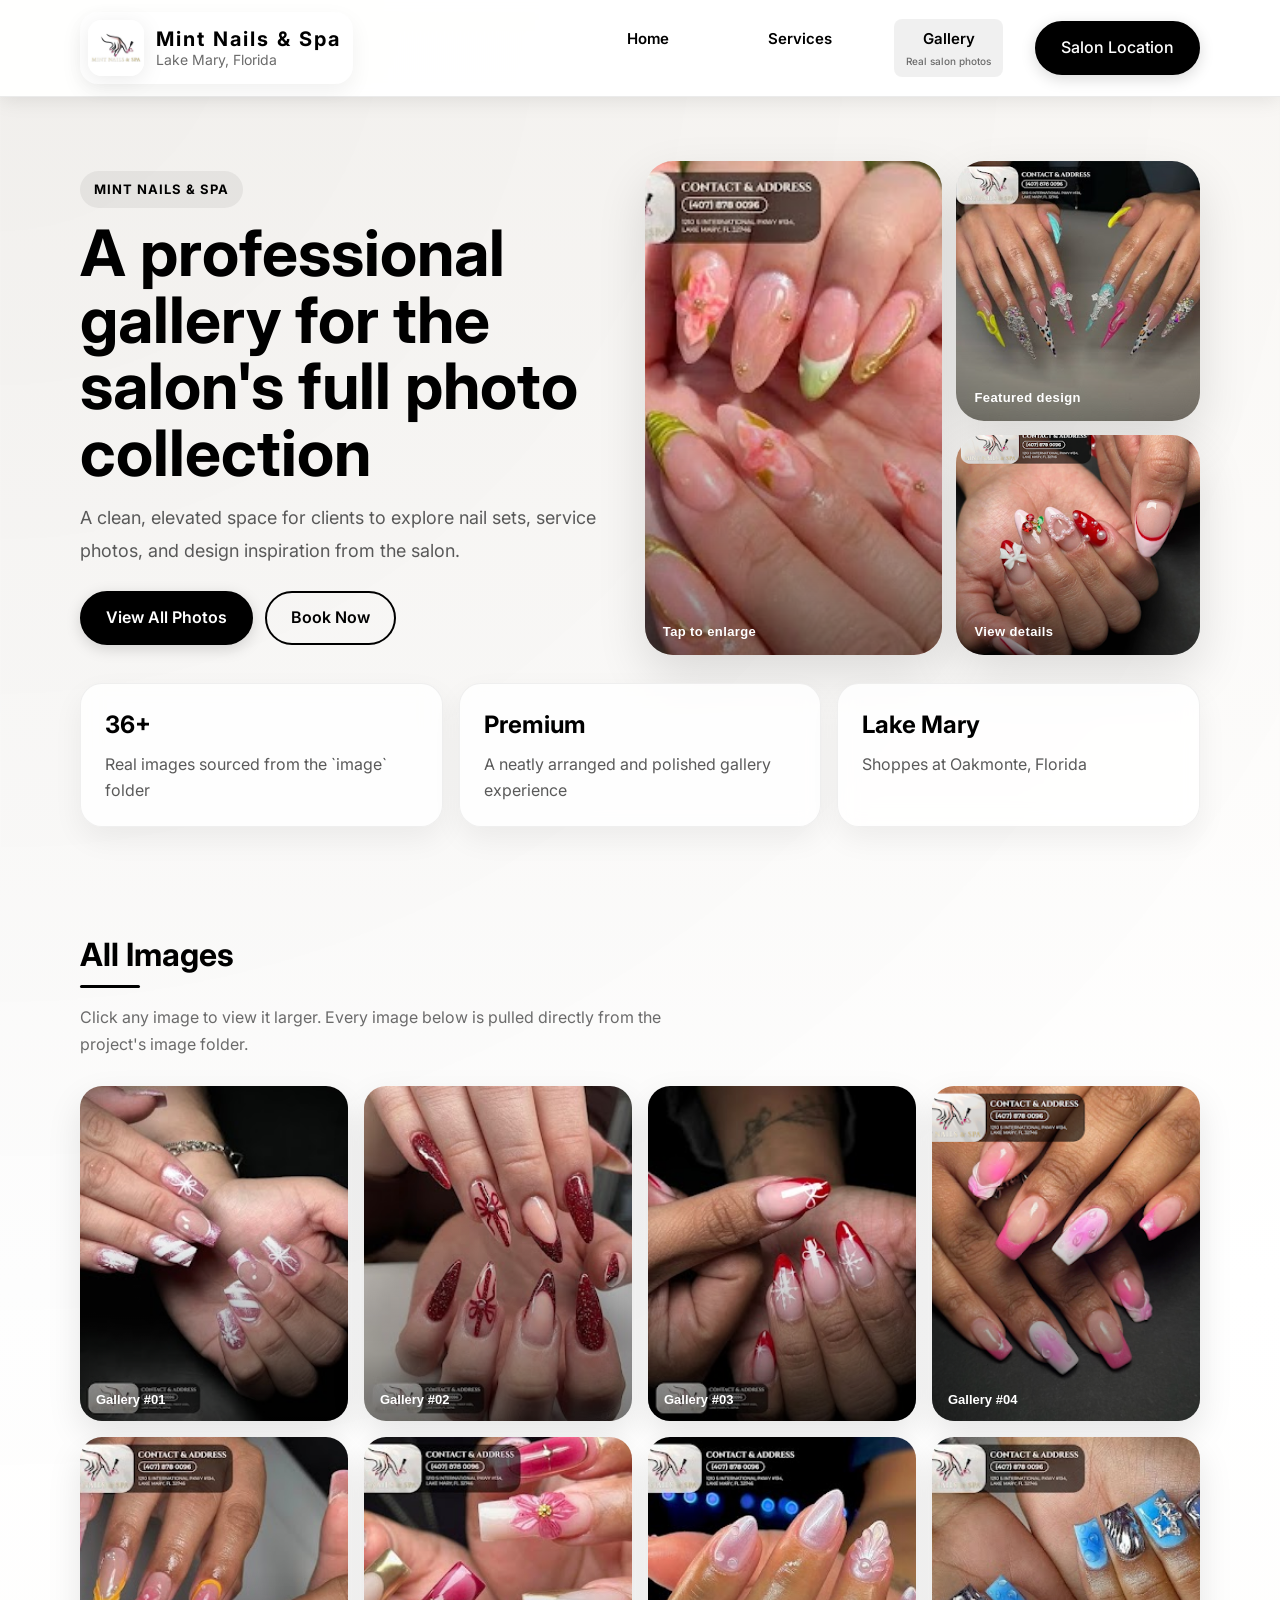
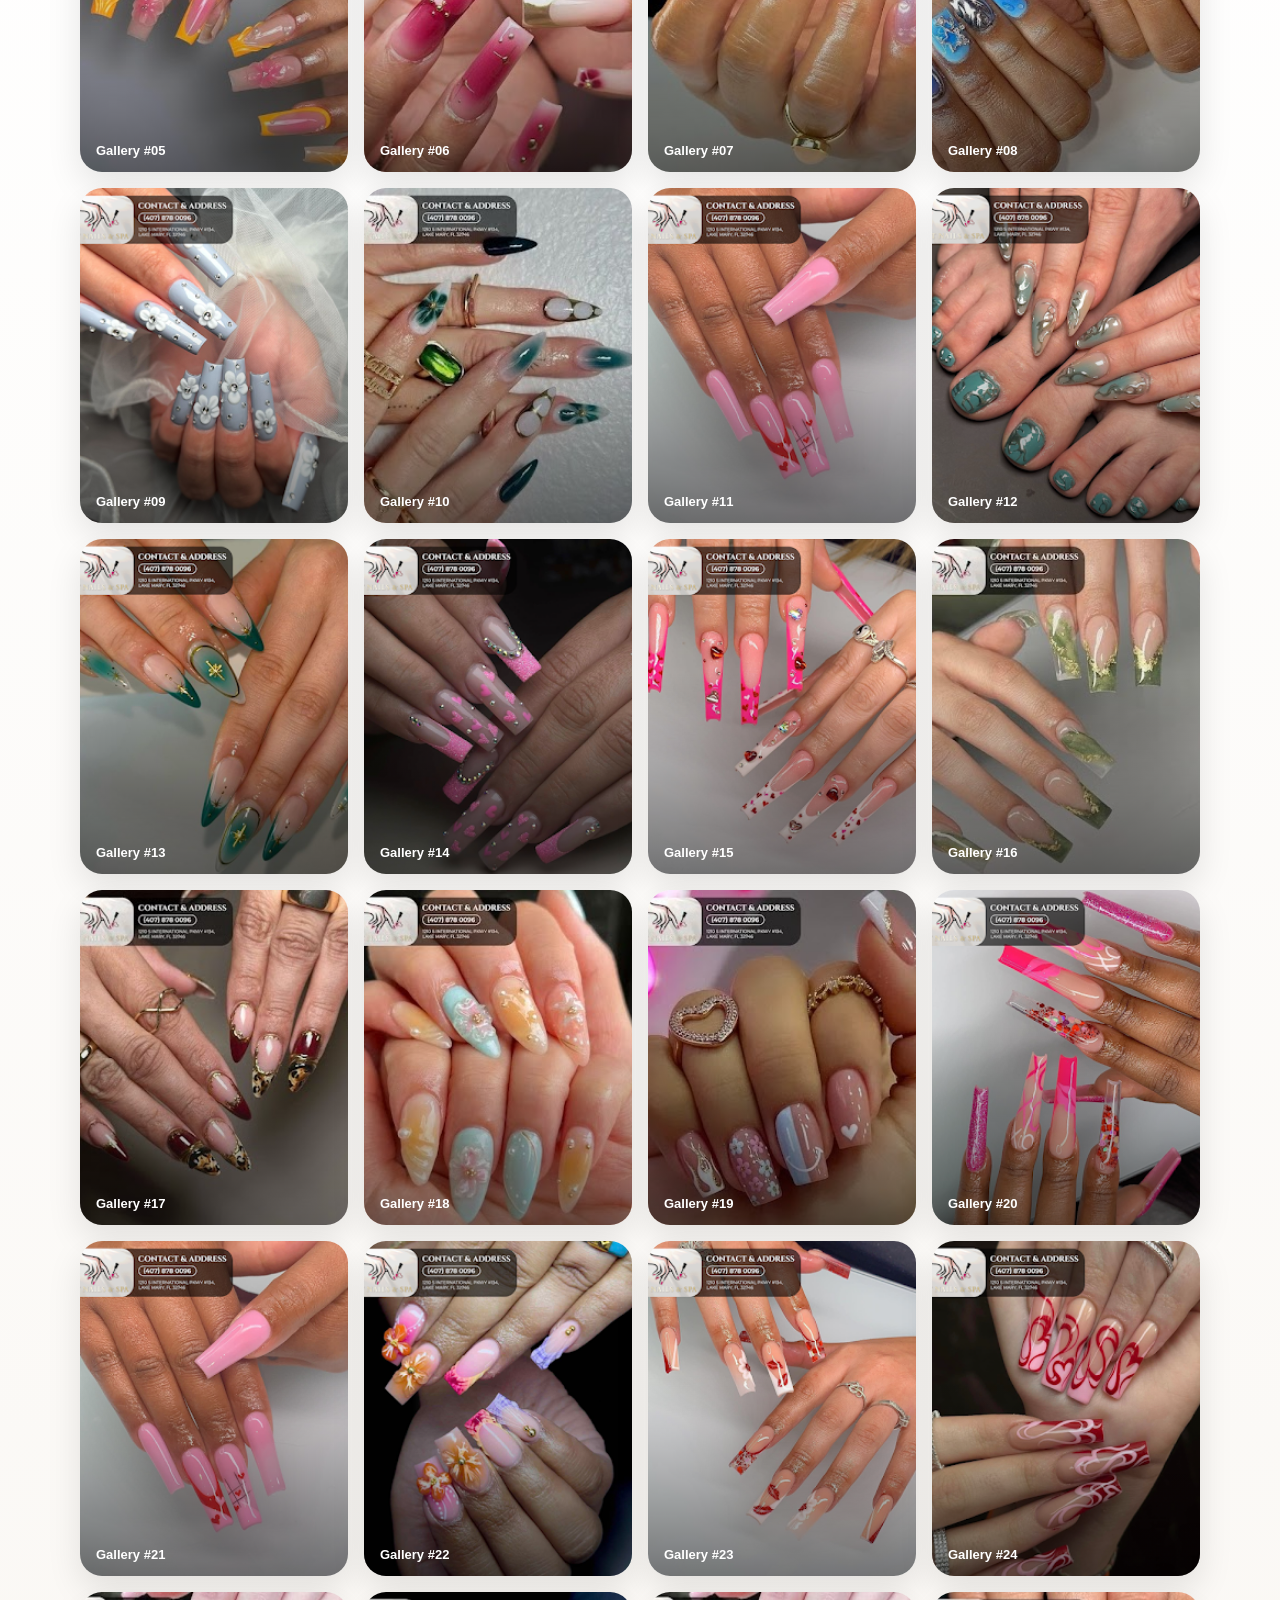
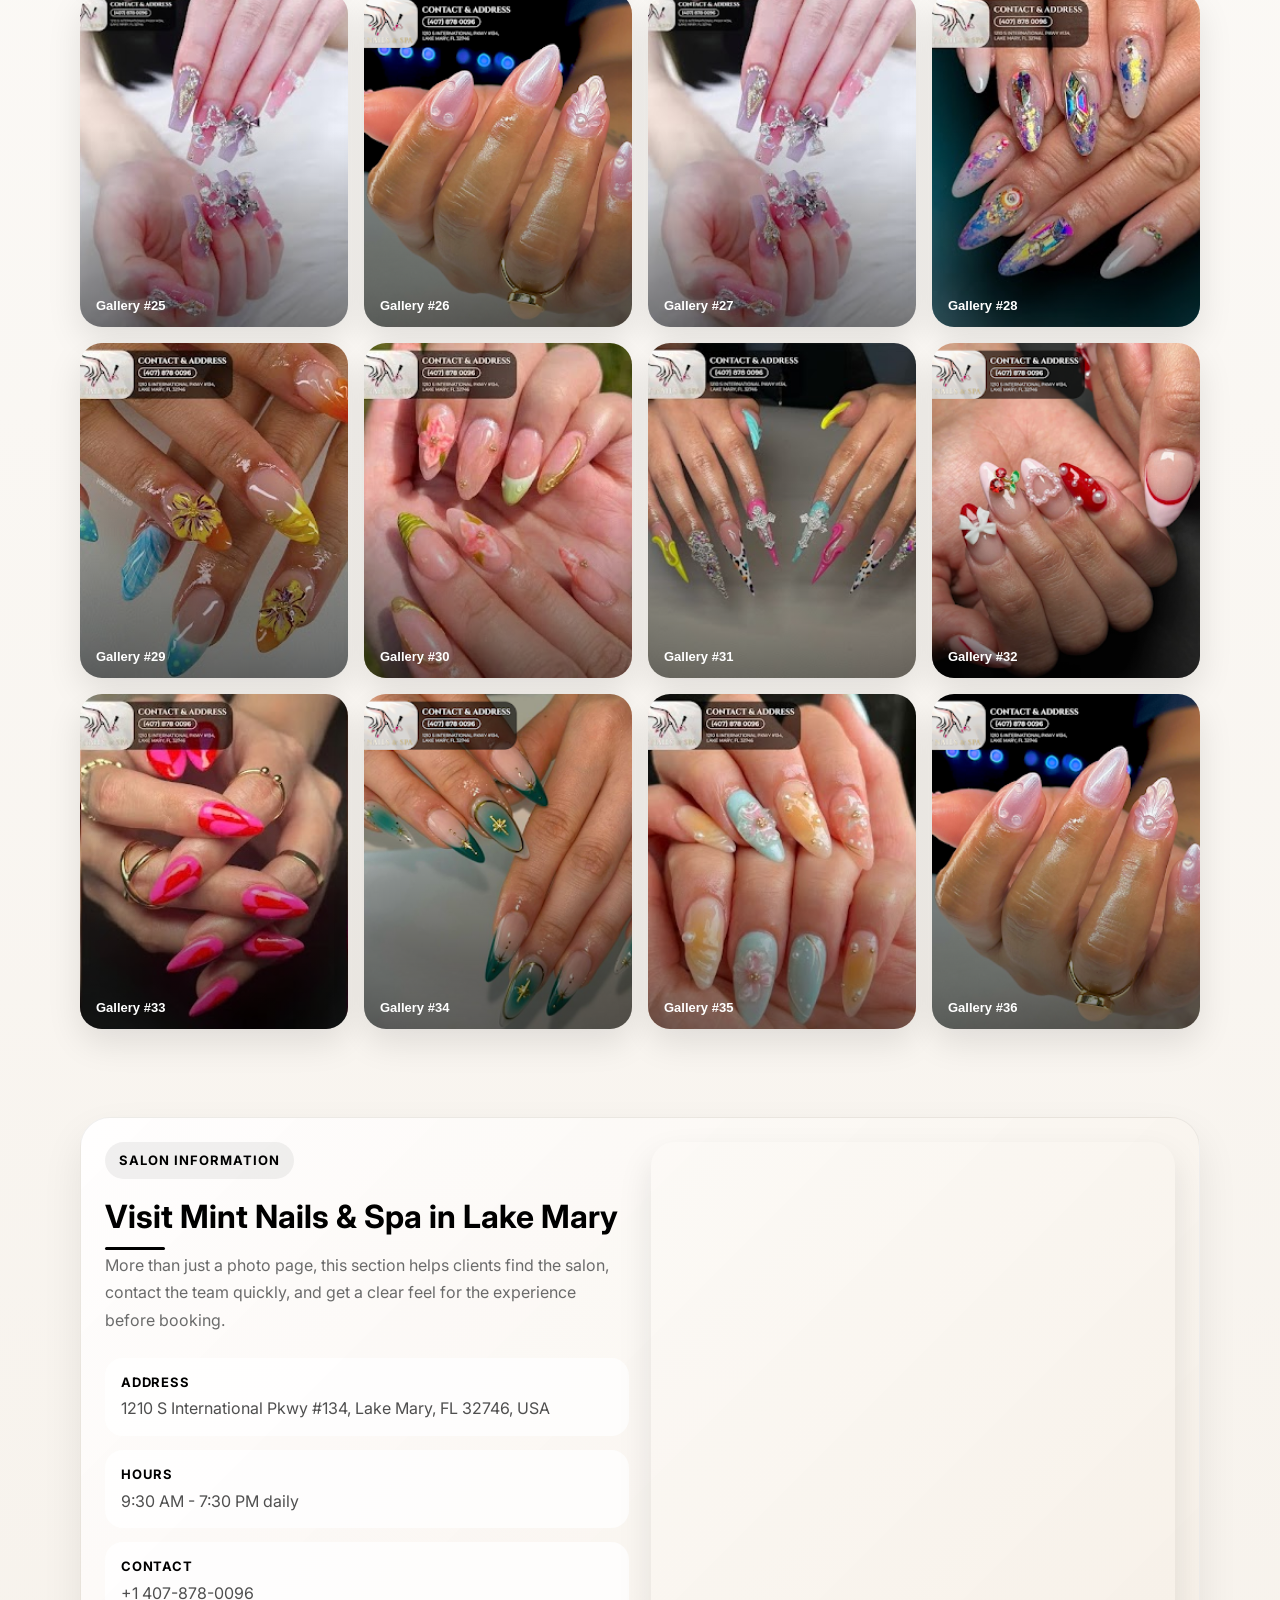
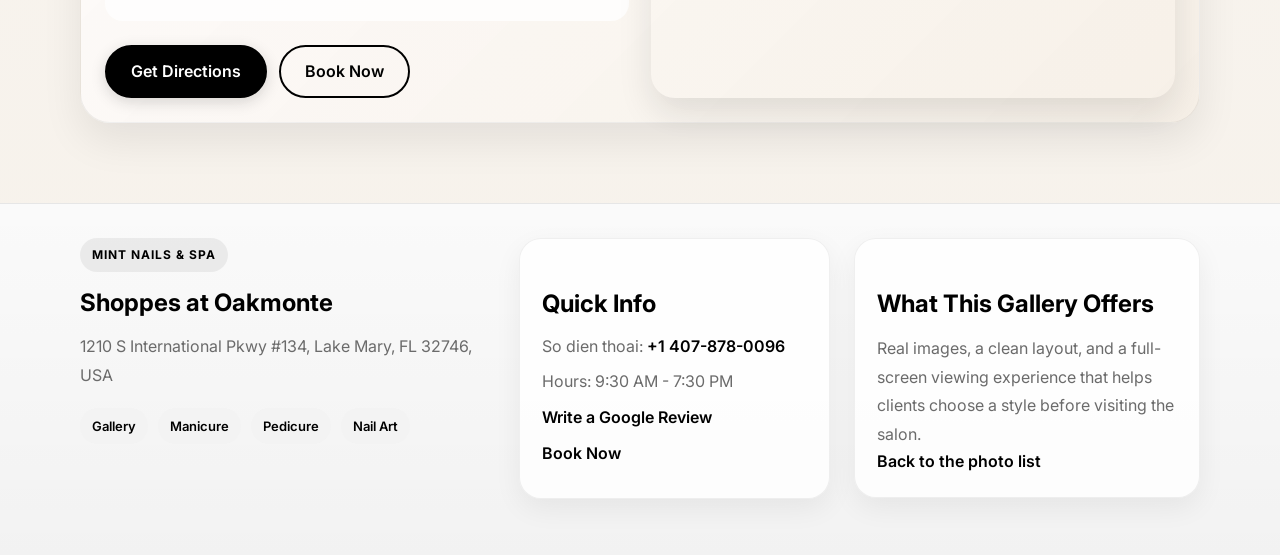
==== gallery.html @ bb2e0819 "Add files via upload" ====
<!DOCTYPE html>
<html lang="en">
  <head>
    <meta charset="utf-8" />
    <meta name="viewport" content="width=device-width, initial-scale=1, maximum-scale=5, user-scalable=yes" />
    <title>Gallery | Mint Nails &amp; Spa</title>
    <meta name="description" content="Image gallery of services and nail designs from Mint Nails &amp; Spa in Lake Mary, Florida." />
    <link rel="preconnect" href="https://fonts.googleapis.com" />
    <link rel="preconnect" href="https://fonts.gstatic.com" crossorigin />
    <link href="https://fonts.googleapis.com/css2?family=Inter:wght@300;400;500;600;700;800&display=swap" rel="stylesheet" />
    <link rel="stylesheet" href="styles.css" />
    <link rel="stylesheet" href="gallery.css" />
    <script defer src="gallery.js"></script>
  </head>
  <body class="gallery-page">
    <header class="site-header" id="top">
      <div class="container header-inner">
        <div class="brand">
          <a href="index.html" class="brand-link" aria-label="Mint Nails &amp; Spa">
            <img src="logo.png" alt="Mint Nails &amp; Spa logo" class="logo-image" />
            <span class="brand-text">
              <span class="logo">Mint Nails &amp; Spa</span>
              <span class="tagline">Lake Mary, Florida</span>
            </span>
          </a>
        </div>
        <button class="nav-toggle" aria-label="Open menu" aria-expanded="false">
          <span></span><span></span><span></span>
        </button>
        <nav class="site-nav">
          <a href="index.html#home" class="nav-item">
            <span class="nav-text">Home</span>
            <span class="nav-desc">Back to main page</span>
          </a>
          <a href="services.html" class="nav-item">
            <span class="nav-text">Services</span>
            <span class="nav-desc">Manicure, Pedicure, Gel</span>
          </a>
          <a href="gallery.html" class="nav-item active">
            <span class="nav-text">Gallery</span>
            <span class="nav-desc">Real salon photos</span>
          </a>
          <a href="index.html#location" class="btn btn-primary">Salon Location</a>
        </nav>
      </div>
    </header>

    <main>
      <section class="gallery-hero">
        <div class="container gallery-hero-inner">
          <div class="gallery-copy">
            <span class="gallery-kicker">Mint Nails &amp; Spa</span>
            <h1>A professional gallery for the salon's full photo collection</h1>
            <p>A clean, elevated space for clients to explore nail sets, service photos, and design inspiration from the salon.</p>
            <div class="gallery-actions">
              <a href="#galleryGrid" class="btn btn-primary">View All Photos</a>
              <a href="index.html#booking" class="btn btn-outline">Book Now</a>
            </div>
          </div>
          <div class="gallery-highlight">
            <button class="gallery-highlight-card large" type="button" data-full="image/2026-02-18.jpg" data-alt="Featured nail look 1">
              <img src="image/2026-02-18.jpg" alt="Featured nail look 1" loading="eager" />
              <span class="gallery-highlight-label">Tap to enlarge</span>
            </button>
            <button class="gallery-highlight-card" type="button" data-full="image/2026-02-19.jpg" data-alt="Featured nail look 2">
              <img src="image/2026-02-19.jpg" alt="Featured nail look 2" loading="eager" />
              <span class="gallery-highlight-label">Featured design</span>
            </button>
            <button class="gallery-highlight-card" type="button" data-full="image/2026-02-22.png" data-alt="Featured nail look 3">
              <img src="image/2026-02-22.png" alt="Featured nail look 3" loading="eager" />
              <span class="gallery-highlight-label">View details</span>
            </button>
          </div>
        </div>
      </section>

      <section class="gallery-stats">
        <div class="container gallery-stats-grid">
          <article class="gallery-stat-card">
            <strong>36+</strong>
            <span>Real images sourced from the `image` folder</span>
          </article>
          <article class="gallery-stat-card">
            <strong>Premium</strong>
            <span>A neatly arranged and polished gallery experience</span>
          </article>
          <article class="gallery-stat-card">
            <strong>Lake Mary</strong>
            <span>Shoppes at Oakmonte, Florida</span>
          </article>
        </div>
      </section>

      <section class="section gallery-canvas" id="galleryGrid">
        <div class="container">
          <div class="section-heading gallery-heading">
            <div>
              <h2 class="section-title">All Images</h2>
              <p class="section-lead">Click any image to view it larger. Every image below is pulled directly from the project's image folder.</p>
            </div>
          </div>
          <div class="gallery-masonry" id="galleryMasonry"></div>
        </div>
      </section>

      <section class="section gallery-location-section" id="galleryLocation">
        <div class="container">
          <div class="gallery-location-card">
            <div class="gallery-location-copy">
              <span class="gallery-kicker">Salon Information</span>
              <h2 class="section-title">Visit Mint Nails &amp; Spa in Lake Mary</h2>
              <p class="section-lead">More than just a photo page, this section helps clients find the salon, contact the team quickly, and get a clear feel for the experience before booking.</p>
              <div class="gallery-location-list">
                <div><strong>Address</strong><span>1210 S International Pkwy #134, Lake Mary, FL 32746, USA</span></div>
                <div><strong>Hours</strong><span>9:30 AM - 7:30 PM daily</span></div>
                <div><strong>Contact</strong><span><a href="tel:+14078780096">+1 407-878-0096</a></span></div>
              </div>
              <div class="gallery-actions">
                <a href="https://www.google.com/maps/search/?api=1&amp;query=1210+S+International+Pkwy+%23134,+Lake+Mary,+FL+32746" class="btn btn-primary" target="_blank" rel="noreferrer">Get Directions</a>
                <a href="index.html#booking" class="btn btn-outline">Book Now</a>
              </div>
            </div>
            <div class="gallery-location-map">
              <iframe
                title="Mint Nails & Spa map"
                src="https://www.google.com/maps?q=1210%20S%20International%20Pkwy%20%23134%2C%20Lake%20Mary%2C%20FL%2032746&output=embed"
                loading="lazy"
                referrerpolicy="no-referrer-when-downgrade"></iframe>
            </div>
          </div>
        </div>
      </section>
    </main>

    <div class="gallery-lightbox" id="galleryLightbox" hidden>
      <button class="gallery-lightbox-close" id="galleryLightboxClose" aria-label="Close">×</button>
      <button class="gallery-lightbox-nav prev" id="galleryPrev" aria-label="Previous image">‹</button>
      <div class="gallery-lightbox-stage">
        <img id="galleryLightboxImage" src="" alt="" />
        <div class="gallery-lightbox-meta">
          <span id="galleryLightboxCount">1 / 1</span>
        </div>
      </div>
      <button class="gallery-lightbox-nav next" id="galleryNext" aria-label="Next image">›</button>
    </div>

    <footer class="site-footer">
      <div class="container footer-inner">
        <div class="footer-brand">
          <span class="footer-eyebrow">Mint Nails &amp; Spa</span>
          <strong>Shoppes at Oakmonte</strong>
          <p>1210 S International Pkwy #134, Lake Mary, FL 32746, USA</p>
          <div class="footer-pills">
            <span>Gallery</span>
            <span>Manicure</span>
            <span>Pedicure</span>
            <span>Nail Art</span>
          </div>
        </div>

        <div class="footer-card">
          <h3>Quick Info</h3>
          <ul class="footer-list">
            <li>So dien thoai: <a href="tel:+14078780096">+1 407-878-0096</a></li>
            <li>Hours: 9:30 AM - 7:30 PM</li>
            <li><a href="https://search.google.com/local/writereview?placeid=ChIJ_ysF43Vz54gRpvKacZie3-s" target="_blank" rel="noreferrer">Write a Google Review</a></li>
            <li><a href="index.html#booking">Book Now</a></li>
          </ul>
        </div>

        <div class="footer-card">
          <h3>What This Gallery Offers</h3>
          <p>Real images, a clean layout, and a full-screen viewing experience that helps clients choose a style before visiting the salon.</p>
          <a href="#galleryGrid" class="footer-link">Back to the photo list</a>
        </div>
      </div>
      <button class="to-top" aria-label="Back to top" onclick="window.scrollTo({top:0,behavior:'smooth'})">↑</button>
    </footer>
  </body>
</html>
---- styles.css ----
:root {
  --bg: #ffffff;
  --text: #000000;
  --muted: #6b6b6b;
  --border: #e6e6e6;
  --inverse: #000000;
  /* Black & White Theme */
  --primary: #000000;
  --secondary: #333333;
  --accent: #808080;
  --gradient1: linear-gradient(135deg, #000000 0%, #333333 100%);
  --gradient2: linear-gradient(135deg, #000000 0%, #1a1a1a 100%);
  --gradient3: linear-gradient(135deg, #1a1a1a 0%, #000000 100%);
  --gradient4: linear-gradient(135deg, #333333 0%, #000000 100%);
  --shadow-color: rgba(0, 0, 0, 0.15);
  --shadow-color2: rgba(0, 0, 0, 0.25);
  --shadow-light: rgba(0, 0, 0, 0.1);
}

* {
  box-sizing: border-box;
}

html {
  scroll-behavior: smooth;
}

/* Page Loading Animation */
@keyframes pageLoad {
  from {
    opacity: 0;
    transform: translateY(20px);
  }
  to {
    opacity: 1;
    transform: translateY(0);
  }
}

body {
  animation: pageLoad 0.6s ease-out;
}

/* Cursor effects for interactive elements */
.card, .g-item, .btn, .contact-item, .carousel-btn, .indicator {
  cursor: pointer;
}

.card:hover, .g-item:hover {
  cursor: pointer;
}

html, body {
  margin: 0;
  padding: 0;
  background: var(--bg);
  color: var(--text);
  font-family: "Inter", system-ui, -apple-system, Segoe UI, Roboto, Arial, sans-serif;
  line-height: 1.6;
  overflow-x: hidden;
}

/* Scroll Animation Classes */
.fade-in {
  opacity: 0;
  transform: translateY(30px);
  transition: opacity 0.6s ease-out, transform 0.6s ease-out;
}

.fade-in.visible {
  opacity: 1;
  transform: translateY(0);
}

.slide-in-left {
  opacity: 0;
  transform: translateX(-50px);
  transition: opacity 0.6s ease-out, transform 0.6s ease-out;
}

.slide-in-left.visible {
  opacity: 1;
  transform: translateX(0);
}

.slide-in-right {
  opacity: 0;
  transform: translateX(50px);
  transition: opacity 0.6s ease-out, transform 0.6s ease-out;
}

.slide-in-right.visible {
  opacity: 1;
  transform: translateX(0);
}

.scale-in {
  opacity: 0;
  transform: scale(0.9);
  transition: opacity 0.6s ease-out, transform 0.6s ease-out;
}

.scale-in.visible {
  opacity: 1;
  transform: scale(1);
}

/* Loading Animation */
@keyframes shimmer {
  0% {
    background-position: -1000px 0;
  }
  100% {
    background-position: 1000px 0;
  }
}

@keyframes pulse {
  0%, 100% {
    opacity: 1;
  }
  50% {
    opacity: 0.5;
  }
}

@keyframes float {
  0%, 100% {
    transform: translateY(0px);
  }
  50% {
    transform: translateY(-10px);
  }
}

@keyframes rotate {
  from {
    transform: rotate(0deg);
  }
  to {
    transform: rotate(360deg);
  }
}

@keyframes slideUp {
  from {
    opacity: 0;
    transform: translateY(50px);
  }
  to {
    opacity: 1;
    transform: translateY(0);
  }
}

@keyframes slideDown {
  from {
    opacity: 0;
    transform: translateY(-50px);
  }
  to {
    opacity: 1;
    transform: translateY(0);
  }
}

@keyframes zoomIn {
  from {
    opacity: 0;
    transform: scale(0.8);
  }
  to {
    opacity: 1;
    transform: scale(1);
  }
}

@keyframes bounce {
  0%, 20%, 50%, 80%, 100% {
    transform: translateY(0);
  }
  40% {
    transform: translateY(-10px);
  }
  60% {
    transform: translateY(-5px);
  }
}

.container {
  width: min(1120px, 92%);
  margin: 0 auto;
}

/* Header */
.site-header {
  position: sticky;
  top: 0;
  z-index: 100;
  background: rgba(255,255,255,0.95);
  backdrop-filter: saturate(120%) blur(6px);
  border-bottom: 2px solid var(--inverse);
  box-shadow: 0 2px 20px var(--shadow-light);
  transition: all 0.3s ease;
  animation: slideDown 0.5s ease-out;
}

.site-header.scrolled {
  box-shadow: 0 4px 30px var(--shadow-color2);
  background: rgba(255,255,255,0.98);
}
.header-inner {
  display: flex;
  align-items: center;
  justify-content: space-between;
  padding: 12px 0;
}
.brand {
  display: flex;
  align-items: center;
}
.brand-link {
  display: inline-flex;
  align-items: center;
  gap: 12px;
  padding: 8px 12px 8px 8px;
  border-radius: 18px;
  background: #ffffff;
  box-shadow: 0 8px 22px rgba(0, 0, 0, 0.06);
  text-decoration: none;
  color: inherit;
}
.brand-text {
  display: flex;
  flex-direction: column;
  gap: 2px;
  min-width: 0;
}
.logo-image {
  width: 56px;
  height: 56px;
  object-fit: contain;
  display: block;
  background: #ffffff;
  border-radius: 14px;
  filter: drop-shadow(0 4px 10px rgba(0, 0, 0, 0.08));
}
.logo {
  font-weight: 700;
  font-size: 20px;
  letter-spacing: 2px;
  color: var(--inverse);
  position: relative;
  transition: all 0.3s ease;
  line-height: 1.1;
}

.logo::after {
  content: '';
  position: absolute;
  bottom: -2px;
  left: 0;
  width: 0;
  height: 2px;
  background: var(--inverse);
  transition: width 0.3s ease;
}

.logo:hover::after {
  width: 100%;
}
.tagline {
  color: var(--muted);
  font-size: 14px;
  line-height: 1.2;
}
.site-nav {
  display: flex;
  gap: 24px;
  align-items: center;
}
.site-nav a {
  color: var(--text);
  text-decoration: none;
  font-weight: 500;
}
.nav-item {
  display: flex;
  flex-direction: column;
  align-items: center;
  gap: 2px;
  position: relative;
  padding: 8px 12px;
  border-radius: 8px;
  transition: all 0.3s ease;
}
.nav-text {
  font-size: 15px;
  font-weight: 600;
  color: var(--inverse);
}
.nav-desc {
  font-size: 10px;
  color: var(--muted);
  opacity: 0;
  transform: translateY(-4px);
  transition: all 0.3s ease;
  white-space: nowrap;
}
.nav-item:hover {
  background: rgba(0, 0, 0, 0.03);
}
.nav-item:hover .nav-desc {
  opacity: 1;
  transform: translateY(0);
}
.nav-item:hover .nav-text {
  color: var(--inverse);
}
.site-nav a:hover {
  text-decoration: none;
}
.site-nav .btn {
  margin-left: 8px;
}

.nav-toggle {
  display: none;
  flex-direction: column;
  gap: 4px;
  width: 36px;
  height: 36px;
  align-items: center;
  justify-content: center;
  border: 1px solid var(--border);
  background: transparent;
}
.nav-toggle span {
  display: block;
  width: 18px;
  height: 2px;
  background: var(--text);
  transition: all 0.3s ease;
}
.nav-toggle:hover span {
  background: var(--inverse);
  transform: scaleX(1.2);
}
.nav-toggle.open span:nth-child(1) {
  transform: rotate(45deg) translate(5px, 5px);
}
.nav-toggle.open span:nth-child(2) {
  opacity: 0;
}
.nav-toggle.open span:nth-child(3) {
  transform: rotate(-45deg) translate(7px, -6px);
}

/* Buttons */
.btn {
  display: inline-block;
  padding: 12px 24px;
  border: 2px solid var(--inverse);
  color: #ffffff;
  background: var(--inverse);
  text-decoration: none;
  transition: all 0.3s ease;
  border-radius: 30px;
  font-weight: 600;
  box-shadow: 0 4px 15px var(--shadow-color);
  position: relative;
  overflow: hidden;
}
.btn::before {
  content: '';
  position: absolute;
  top: 0;
  left: -100%;
  width: 100%;
  height: 100%;
  background: linear-gradient(90deg, transparent, rgba(255,255,255,0.2), transparent);
  transition: left 0.5s;
}
.btn:hover::before { left: 100%; }
.btn:hover { 
  transform: translateY(-2px) scale(1.05);
  box-shadow: 0 6px 20px var(--shadow-color2);
  background: var(--secondary);
  border-color: var(--secondary);
  color: #ffffff;
  animation: pulse 1s ease-in-out infinite;
}
.btn:active { 
  transform: translateY(0) scale(0.98);
  animation: none;
}
.btn-primary {
  position: relative;
  overflow: hidden;
}

.btn-primary::after {
  content: '';
  position: absolute;
  top: 50%;
  left: 50%;
  width: 0;
  height: 0;
  border-radius: 50%;
  background: rgba(255, 255, 255, 0.3);
  transform: translate(-50%, -50%);
  transition: width 0.6s, height 0.6s;
}

.btn-primary:active::after {
  width: 300px;
  height: 300px;
}
.btn-outline {
  background: transparent;
  color: var(--inverse);
  border: 2px solid var(--inverse);
  box-shadow: none;
}
.btn-outline:hover {
  background: var(--inverse);
  color: #fff;
}
.btn-primary { 
  background: var(--inverse); 
  color: #ffffff !important;
  border-color: var(--inverse);
}
.btn-primary:hover {
  color: #ffffff !important;
}
.booking-toggle-btn {
  color: #ffffff !important;
}
.booking-toggle-btn:hover {
  color: #ffffff !important;
}

.review-spotlight {
  padding: 18px 0 6px;
}

.review-spotlight-inner {
  display: flex;
  align-items: center;
  justify-content: space-between;
  gap: 16px;
  padding: 16px 22px;
  border-radius: 24px;
  background: linear-gradient(135deg, #111111, #2c2c2c);
  color: #ffffff;
  box-shadow: 0 14px 30px rgba(0, 0, 0, 0.14);
}

.review-spotlight-label {
  display: inline-block;
  margin-bottom: 6px;
  padding: 6px 10px;
  border-radius: 999px;
  background: rgba(255, 255, 255, 0.14);
  font-size: 12px;
  font-weight: 700;
  letter-spacing: 0.8px;
  text-transform: uppercase;
}

.review-spotlight-inner strong {
  display: block;
  font-size: 30px;
  line-height: 1.1;
}

.review-spotlight .btn {
  white-space: nowrap;
  background: #ffffff;
  color: #111111 !important;
  border-color: #ffffff;
  box-shadow: none;
}

.review-spotlight .btn:hover {
  background: #f3f3f3;
  border-color: #f3f3f3;
  color: #111111 !important;
}

/* Banner Carousel */
.banner-carousel {
  position: relative;
  height: 400px;
  overflow: hidden;
  background: #000;
  -webkit-font-smoothing: antialiased;
  -moz-osx-font-smoothing: grayscale;
}
.carousel-container {
  position: relative;
  height: 100%;
  display: flex;
  align-items: center;
}
.carousel-track {
  position: relative;
  width: 100%;
  height: 100%;
}
.carousel-slide {
  position: absolute;
  top: 0;
  left: 0;
  width: 100%;
  height: 100%;
  opacity: 0;
  transform: scale(1.1);
  transition: opacity 0.6s ease-in-out, transform 0.6s ease-in-out;
  -webkit-backface-visibility: hidden;
  backface-visibility: hidden;
  -webkit-transform: translateZ(0);
}
.carousel-slide.active {
  opacity: 1;
  transform: scale(1);
}
.carousel-slide img {
  width: 100%;
  height: 100%;
  object-fit: cover;
  image-rendering: -webkit-optimize-contrast;
  image-rendering: crisp-edges;
  image-rendering: pixelated;
  -webkit-backface-visibility: hidden;
  backface-visibility: hidden;
  -webkit-transform: translateZ(0);
  transform: translateZ(0);
  filter: brightness(0.4);
}
.carousel-overlay {
  position: absolute;
  top: 0;
  left: 0;
  right: 0;
  bottom: 0;
  background: rgba(0, 0, 0, 0.3);
  z-index: 1;
}
.carousel-content {
  position: absolute;
  top: 50%;
  left: 50%;
  transform: translate(-50%, -50%);
  text-align: center;
  z-index: 2;
  color: #ffffff;
}
.carousel-title {
  font-size: 56px;
  font-weight: 700;
  margin: 0 0 16px;
  letter-spacing: 4px;
  text-shadow: 2px 2px 8px rgba(0, 0, 0, 0.5);
  animation: fadeInUp 0.8s ease, float 3s ease-in-out infinite 1s;
}
.carousel-subtitle {
  font-size: 24px;
  font-weight: 300;
  margin: 0;
  letter-spacing: 2px;
  text-shadow: 1px 1px 4px rgba(0, 0, 0, 0.5);
  animation: fadeInUp 1s ease 0.2s both, pulse 2s ease-in-out infinite 1.5s;
}
.location-banner-section {
  padding-top: 12px;
}
.location-banner {
  position: relative;
  overflow: hidden;
  border-radius: 28px;
  padding: 36px;
  min-height: 320px;
  background:
    linear-gradient(135deg, rgba(0, 0, 0, 0.72), rgba(0, 0, 0, 0.35)),
    url('w25.png') center/cover no-repeat;
  box-shadow: 0 18px 40px rgba(0, 0, 0, 0.14);
}
.banner-info-card {
  position: relative;
  z-index: 2;
  width: min(880px, 100%);
  display: grid;
  grid-template-columns: 1.1fr 1fr;
  gap: 20px;
  align-items: stretch;
  padding: 20px;
  border-radius: 24px;
  background: rgba(255, 255, 255, 0.94);
  box-shadow: 0 18px 40px rgba(0, 0, 0, 0.24);
  backdrop-filter: blur(12px);
}
.banner-info-copy {
  color: #111;
  display: flex;
  flex-direction: column;
  justify-content: center;
}
.banner-kicker {
  display: inline-block;
  margin-bottom: 10px;
  font-size: 13px;
  font-weight: 700;
  letter-spacing: 1.6px;
  text-transform: uppercase;
  color: #5c6470;
}
.banner-info-copy h2 {
  margin: 0 0 10px;
  font-size: 32px;
  line-height: 1.15;
  color: #111;
}
.banner-info-copy p {
  margin: 0;
  font-size: 18px;
  line-height: 1.6;
  color: #2c2c2c;
}
.banner-info-actions {
  display: flex;
  gap: 12px;
  flex-wrap: wrap;
  margin-top: 18px;
}
.banner-map-frame {
  min-height: 220px;
  overflow: hidden;
  border-radius: 18px;
  border: 1px solid rgba(0, 0, 0, 0.08);
  background: #e9edf1;
}
.banner-map-frame iframe {
  width: 100%;
  height: 100%;
  min-height: 220px;
  border: 0;
  display: block;
}
@keyframes fadeInUp {
  from {
    opacity: 0;
    transform: translateY(20px);
  }
  to {
    opacity: 1;
    transform: translateY(0);
  }
}
.carousel-btn {
  position: absolute;
  top: 50%;
  transform: translateY(-50%);
  background: rgba(255, 255, 255, 0.8);
  border: none;
  width: 50px;
  height: 50px;
  border-radius: 50%;
  font-size: 24px;
  font-weight: bold;
  cursor: pointer;
  z-index: 10;
  transition: all 0.3s ease;
  display: flex;
  align-items: center;
  justify-content: center;
}
.carousel-btn:hover {
  background: rgba(255, 255, 255, 1);
  transform: translateY(-50%) scale(1.1);
  box-shadow: 0 4px 15px rgba(0, 0, 0, 0.3);
}
.carousel-btn:active {
  transform: translateY(-50%) scale(0.95);
}
.carousel-btn.prev {
  left: 20px;
}
.carousel-btn.next {
  right: 20px;
}
.carousel-indicators {
  position: absolute;
  bottom: 20px;
  left: 50%;
  transform: translateX(-50%);
  display: flex;
  gap: 8px;
  z-index: 10;
}
.indicator {
  width: 12px;
  height: 12px;
  border-radius: 50%;
  border: 2px solid rgba(255, 255, 255, 0.5);
  background: transparent;
  cursor: pointer;
  transition: all 0.3s ease;
  position: relative;
}
.indicator::before {
  content: '';
  position: absolute;
  top: 50%;
  left: 50%;
  transform: translate(-50%, -50%);
  width: 0;
  height: 0;
  border-radius: 50%;
  background: rgba(255, 255, 255, 0.5);
  transition: all 0.3s ease;
}
.indicator:hover::before {
  width: 20px;
  height: 20px;
}
.indicator.active {
  background: rgba(255, 255, 255, 1);
  border-color: rgba(255, 255, 255, 1);
  transform: scale(1.2);
  animation: pulse 1.5s ease-in-out infinite;
}

/* Sections */
.section { 
  padding: 80px 0; 
  position: relative;
}
.section::before {
  content: '';
  position: absolute;
  top: 0;
  left: 0;
  right: 0;
  height: 2px;
  background: var(--inverse);
  opacity: 0.2;
}
.hero.section::before {
  display: none;
}
.section-title { 
  font-size: 32px; 
  margin: 0 0 32px;
  color: var(--inverse);
  font-weight: 700;
  position: relative;
  display: inline-block;
  transition: all 0.3s ease;
}
.section-title:hover {
  transform: translateX(5px);
}
.section-title::after {
  content: '';
  position: absolute;
  bottom: -8px;
  left: 0;
  width: 60px;
  height: 3px;
  background: var(--inverse);
  border-radius: 2px;
  transition: width 0.3s ease;
}
.section-title:hover::after {
  width: 100%;
}

/* Hero */
.hero {
  padding-top: 56px;
}
.hero-inner {
  display: grid;
  grid-template-columns: 1.1fr 1fr;
  gap: 36px;
  align-items: center;
}
.hero-text h1 { font-size: 40px; line-height: 1.2; margin: 0 0 16px; max-width: 620px; }
.hero-text p { color: var(--muted); margin: 0 0 24px; max-width: 620px; font-size: 18px; }
.hero-cta { display: flex; gap: 12px; }

.hero-media { 
  display: grid; 
  grid-template-columns: repeat(2, 1fr); 
  gap: 12px;
  perspective: 1000px;
}
.media-tile {
  background: linear-gradient(135deg, #111 0%, #444 100%);
  aspect-ratio: 1/1;
  position: relative;
  overflow: hidden;
  border-radius: 18px;
  transition: all 0.4s cubic-bezier(0.175, 0.885, 0.32, 1.275);
}
.media-tile::before {
  content: '';
  position: absolute;
  inset: 0;
  background: rgba(0, 0, 0, 0.2);
  opacity: 0;
  transition: opacity 0.3s ease;
  z-index: 1;
}
.media-tile:hover::before {
  opacity: 1;
}
.media-tile:nth-child(3) { grid-column: span 2; aspect-ratio: 2 / 1; }
/* Ensure inline background images cover nicely */
.media-tile { 
  background-size: cover; 
  background-position: center;
}
.media-tile:hover {
  transform: scale(1.05) rotate(1deg);
  box-shadow: 0 10px 40px rgba(0, 0, 0, 0.3);
}

/* Cards */
.cards {
  display: grid;
  grid-template-columns: repeat(4, 1fr);
  gap: 24px;
}
.card {
  border: none;
  padding: 0;
  background: #fff;
  border-radius: 16px;
  overflow: hidden;
  box-shadow: 0 4px 20px rgba(0,0,0,0.08);
  transition: all 0.4s cubic-bezier(0.175, 0.885, 0.32, 1.275);
  text-decoration: none;
  color: inherit;
  display: block;
  position: relative;
}
.card::before {
  content: '';
  position: absolute;
  top: 0;
  left: 0;
  right: 0;
  bottom: 0;
  background: var(--inverse);
  opacity: 0;
  transition: opacity 0.3s ease;
  z-index: 1;
}
.card:hover::before { opacity: 0.03; }
.card:hover { 
  transform: translateY(-8px);
  box-shadow: 0 12px 40px var(--shadow-color2);
}
.card img { 
  width: 100%; 
  height: 200px; 
  object-fit: cover; 
  display: block; 
  transition: transform 0.6s cubic-bezier(0.175, 0.885, 0.32, 1.275);
  filter: grayscale(20%);
}
.card:hover img { 
  transform: scale(1.15) rotate(2deg);
  filter: grayscale(0%);
}
.card h3 {
  padding: 18px 18px 8px;
  margin: 0;
  font-size: 20px;
  color: var(--inverse);
  position: relative;
  z-index: 2;
}
.card p {
  padding: 0 18px 18px;
  margin: 0;
  position: relative;
  z-index: 2;
}
.card[role="button"] { cursor: pointer; }

/* Pricing */
.pricing-section {
  background: linear-gradient(135deg, rgba(0, 0, 0, 0.02) 0%, rgba(0, 0, 0, 0.05) 100%);
}
.pricing-wrapper {
  display: grid;
  grid-template-columns: 1fr 1fr;
  gap: 40px;
  align-items: center;
}
.pricing-image {
  border-radius: 20px;
  overflow: hidden;
  box-shadow: 0 10px 40px var(--shadow-color);
}
.pricing-image img {
  width: 100%;
  height: 100%;
  object-fit: cover;
  display: block;
  transition: transform 0.5s ease;
}
.pricing-image:hover img {
  transform: scale(1.08) rotate(1deg);
  filter: brightness(1.1);
}
.pricing-image img {
  transition: all 0.5s cubic-bezier(0.175, 0.885, 0.32, 1.275);
}
.pricing-content {
  background: #fff;
  padding: 32px;
  border-radius: 20px;
  box-shadow: 0 8px 30px rgba(0,0,0,0.1);
}
.pricing {
  border: 2px solid var(--inverse);
  border-radius: 12px;
  overflow: hidden;
  background: #fff;
}
.price-item {
  display: flex;
  justify-content: space-between;
  padding: 16px 20px;
  border-bottom: 1px solid var(--border);
  transition: all 0.3s ease;
  background: linear-gradient(90deg, transparent, transparent);
}
.price-item:hover {
  background: linear-gradient(90deg, rgba(0, 0, 0, 0.03), rgba(0, 0, 0, 0.05));
  transform: translateX(8px) scale(1.02);
  box-shadow: -4px 0 15px rgba(0, 0, 0, 0.1);
}
.price-item strong {
  transition: all 0.3s ease;
}
.price-item:hover strong {
  transform: scale(1.1);
  color: var(--secondary);
}
.price-item:last-child { border-bottom: none; }
.price-item strong {
  color: var(--inverse);
  font-size: 18px;
  font-weight: 700;
}
.note { 
  color: var(--muted); 
  margin-top: 16px;
  padding: 12px;
  background: rgba(0, 0, 0, 0.03);
  border-radius: 8px;
  border-left: 4px solid var(--inverse);
}

/* Gallery */
.gallery {
  display: grid;
  grid-template-columns: repeat(6, 1fr);
  gap: 12px;
}
.g-item {
  background: repeating-linear-gradient(45deg, #000, #000 8px, #333 8px, #333 16px);
  aspect-ratio: 1 / 1;
  border-radius: 12px;
  overflow: hidden;
  box-shadow: 0 4px 15px rgba(0,0,0,0.1);
  transition: all 0.4s cubic-bezier(0.175, 0.885, 0.32, 1.275);
  cursor: pointer;
  position: relative;
}
.g-item::before {
  content: '';
  position: absolute;
  inset: 0;
  background: var(--inverse);
  opacity: 0;
  transition: opacity 0.3s ease;
  z-index: 1;
}
.g-item:hover::before {
  opacity: 0.1;
}
.g-item:hover {
  transform: scale(1.08) rotate(2deg);
  box-shadow: 0 8px 30px var(--shadow-color2);
  z-index: 2;
  filter: brightness(1.1) contrast(1.1);
}
.g-item {
  transition: all 0.4s cubic-bezier(0.175, 0.885, 0.32, 1.275);
}
/* Gallery background images */
.g-item { 
  background-size: cover; 
  background-position: center;
}

/* Gallery Lightbox */
.lightbox-overlay[hidden] { display: none !important; }
.lightbox-overlay {
  position: fixed;
  inset: 0;
  background: rgba(0, 0, 0, 0.9);
  display: flex;
  align-items: center;
  justify-content: center;
  z-index: 2000;
  padding: 20px;
  animation: zoomIn 0.3s ease-out;
  backdrop-filter: blur(5px);
}
.lightbox-container {
  position: relative;
  max-width: 90vw;
  max-height: 90vh;
  display: flex;
  align-items: center;
  justify-content: center;
}
.lightbox-content {
  position: relative;
  display: flex;
  flex-direction: column;
  align-items: center;
}
.lightbox-content img {
  max-width: 100%;
  max-height: 80vh;
  object-fit: contain;
  border-radius: 8px;
  animation: zoomIn 0.4s ease-out;
  transition: transform 0.3s ease;
}
.lightbox-content img:hover {
  transform: scale(1.05);
}
.lightbox-counter {
  position: absolute;
  bottom: -40px;
  left: 50%;
  transform: translateX(-50%);
  color: white;
  font-size: 14px;
  background: rgba(0, 0, 0, 0.7);
  padding: 8px 16px;
  border-radius: 20px;
}
.lightbox-close {
  position: absolute;
  top: -50px;
  right: 0;
  background: rgba(255, 255, 255, 0.9);
  border: none;
  width: 40px;
  height: 40px;
  border-radius: 50%;
  font-size: 24px;
  cursor: pointer;
  z-index: 10;
}
.lightbox-prev,
.lightbox-next {
  position: absolute;
  top: 50%;
  transform: translateY(-50%);
  background: rgba(255, 255, 255, 0.9);
  border: none;
  width: 50px;
  height: 50px;
  border-radius: 50%;
  font-size: 24px;
  cursor: pointer;
  z-index: 10;
}
.lightbox-prev {
  left: -70px;
}
.lightbox-next {
  right: -70px;
}
.lightbox-close:hover,
.lightbox-prev:hover,
.lightbox-next:hover {
  background: rgba(255, 255, 255, 1);
  transform: scale(1.1) rotate(90deg);
}
.lightbox-prev:hover {
  transform: translateY(-50%) scale(1.1);
}
.lightbox-next:hover {
  transform: translateY(-50%) scale(1.1);
}

/* Modal */
.modal-overlay[hidden] { display: none !important; }
.modal-overlay {
  position: fixed;
  inset: 0;
  background: rgba(0,0,0,0.5);
  display: grid;
  place-items: center;
  padding: 16px;
}
.modal-dialog {
  width: min(720px, 96vw);
  background: #fff;
  border: 1px solid var(--border);
  padding: 20px;
}
.modal-close {
  position: absolute;
  top: 8px;
  right: 8px;
  width: 36px;
  height: 36px;
  border: 1px solid var(--border);
  background: #fff;
}
.modal-actions { margin-top: 16px; }
.modal-content { color: var(--muted); }

/* Service info styling */
.service-info .price-duration {
  display: flex;
  gap: 16px;
  margin-bottom: 16px;
  padding-bottom: 12px;
  border-bottom: 1px solid var(--border);
}
.service-info .price {
  font-size: 24px;
  font-weight: 700;
  color: var(--text);
}
.service-info .duration {
  color: var(--muted);
  font-size: 14px;
  align-self: center;
}
.service-info h4 {
  margin: 16px 0 8px;
  font-size: 16px;
  color: var(--text);
}
.service-info ul {
  margin: 0 0 16px;
  padding-left: 20px;
}
.service-info li {
  margin-bottom: 4px;
}

/* Booking Section */
.booking-section {
  background: linear-gradient(135deg, rgba(0, 0, 0, 0.02) 0%, rgba(0, 0, 0, 0.05) 100%);
}
.booking-wrapper {
  display: grid;
  grid-template-columns: 1fr 1fr;
  gap: 40px;
  align-items: start;
}
.booking-image {
  border-radius: 20px;
  overflow: hidden;
  box-shadow: 0 10px 40px var(--shadow-color);
  position: sticky;
  top: 100px;
}
.booking-image img {
  width: 100%;
  height: 500px;
  object-fit: cover;
  display: block;
  transition: transform 0.5s ease;
}
.booking-image:hover img {
  transform: scale(1.08) rotate(-1deg);
  filter: brightness(1.1);
}
.booking-image img {
  transition: all 0.5s cubic-bezier(0.175, 0.885, 0.32, 1.275);
}
.booking-content {
  background: #fff;
  padding: 32px;
  border-radius: 20px;
  box-shadow: 0 8px 30px rgba(0,0,0,0.1);
}
.booking-toggle {
  text-align: center;
  margin-bottom: 32px;
}
.booking-toggle-btn {
  font-size: 20px;
  padding: 14px 32px;
}
.booking-form-container {
  max-width: 100%;
  margin: 0 auto;
  transition: all 0.4s ease;
  animation: slideDown 0.4s ease;
  transform-origin: top;
}
.booking-form-container[style*="display: block"] {
  animation: slideDown 0.4s ease, zoomIn 0.4s ease;
}
@keyframes slideDown {
  from {
    opacity: 0;
    transform: translateY(-20px);
  }
  to {
    opacity: 1;
    transform: translateY(0);
  }
}

/* Booking form */
.booking-form {
  border: 2px solid var(--inverse);
  padding: 32px;
  border-radius: 16px;
  background: rgba(0, 0, 0, 0.01);
}
.form-row { display: flex; flex-direction: column; gap: 10px; margin-bottom: 20px; }
.form-row-inline { display: grid; grid-template-columns: 1fr 1fr; gap: 16px; }
label { 
  font-weight: 600;
  color: var(--inverse);
  font-size: 14px;
  text-transform: uppercase;
  letter-spacing: 0.5px;
}
input, select, textarea { 
  padding: 14px 16px; 
  border: 2px solid var(--border); 
  background: #fff; 
  color: var(--text);
  border-radius: 10px;
  transition: all 0.3s ease;
  font-size: 16px;
}
input:focus, select:focus, textarea:focus {
  outline: none;
  border-color: var(--inverse);
  box-shadow: 0 0 0 4px rgba(0, 0, 0, 0.1);
  transform: translateY(-2px) scale(1.02);
  animation: pulse 2s ease-in-out infinite;
}
input, select, textarea {
  transition: all 0.3s ease;
}
input:hover, select:hover, textarea:hover {
  border-color: var(--secondary);
  transform: translateY(-1px);
}
.form-status { 
  margin-top: 16px; 
  padding: 12px;
  border-radius: 8px;
  background: rgba(0, 0, 0, 0.03);
  border-left: 4px solid var(--inverse);
  transition: all 0.3s ease;
  min-height: 20px;
}
.form-status:empty {
  display: none;
}

.section-heading {
  margin-bottom: 28px;
}
.section-lead {
  max-width: 620px;
  margin: -8px 0 0;
  color: var(--muted);
  line-height: 1.7;
}
.testimonials-section {
  background: linear-gradient(180deg, rgba(0, 0, 0, 0.02), rgba(0, 0, 0, 0.05));
}
.testimonials-grid {
  display: grid;
  grid-template-columns: repeat(2, minmax(0, 1fr));
  gap: 22px;
}
.testimonial-card {
  padding: 24px;
  border-radius: 24px;
  background: #fff;
  box-shadow: 0 10px 30px rgba(0, 0, 0, 0.08);
  border: 1px solid rgba(0, 0, 0, 0.05);
}
.testimonial-card.featured {
  grid-column: span 2;
}
.testimonial-header {
  display: flex;
  justify-content: space-between;
  gap: 16px;
  align-items: start;
}
.testimonial-header h3 {
  margin: 0 0 4px;
  font-size: 22px;
}
.testimonial-header p {
  margin: 0;
  color: var(--muted);
  font-size: 14px;
}
.testimonial-rating {
  margin: 14px 0 12px;
  color: #f2b01e;
  letter-spacing: 2px;
  font-size: 18px;
}
.testimonial-text {
  margin: 0;
  color: #2f2f2f;
  line-height: 1.8;
}
.testimonial-price,
.testimonial-badge {
  display: inline-flex;
  align-items: center;
  min-height: 36px;
  padding: 8px 12px;
  border-radius: 999px;
  background: rgba(0, 0, 0, 0.06);
  color: #111;
  font-size: 13px;
  font-weight: 600;
  white-space: nowrap;
}
.testimonial-badge {
  background: #111;
  color: #fff;
}
.testimonial-tags {
  display: flex;
  flex-wrap: wrap;
  gap: 10px;
  margin-top: 16px;
}
.testimonial-tags span {
  padding: 8px 12px;
  border-radius: 999px;
  background: #f4f4f4;
  font-size: 13px;
  color: #333;
}
.testimonial-gallery {
  display: grid;
  grid-template-columns: repeat(2, 1fr);
  gap: 10px;
  margin-top: 18px;
}
.testimonial-gallery.triple {
  grid-template-columns: repeat(3, 1fr);
}
.testimonial-gallery.single {
  grid-template-columns: minmax(0, 220px);
}
.testimonial-gallery img {
  width: 100%;
  height: 160px;
  object-fit: cover;
  border-radius: 16px;
  display: block;
}
.extra-testimonial[hidden] {
  display: none !important;
}
.testimonials-actions {
  margin-top: 28px;
  display: flex;
  justify-content: center;
  flex-wrap: wrap;
  gap: 12px;
}
.testimonials-toggle {
  min-width: 220px;
}

/* Floating Contact Panel */
.floating-contact-panel {
  position: fixed;
  right: 20px;
  top: 50%;
  transform: translateY(-50%);
  z-index: 1000;
  display: flex;
  flex-direction: column;
  gap: 8px;
}
.contact-item {
  display: flex;
  align-items: center;
  justify-content: center;
  width: 60px;
  height: 60px;
  border-radius: 12px;
  background: #fff;
  box-shadow: 0 4px 12px rgba(0, 0, 0, 0.15);
  transition: all 0.3s ease;
  text-decoration: none;
  color: inherit;
}
.contact-item:hover {
  transform: translateY(-5px) scale(1.1);
  box-shadow: 0 6px 20px rgba(0, 0, 0, 0.2);
  animation: bounce 0.6s ease;
}
.contact-item {
  animation: float 3s ease-in-out infinite;
}
.contact-item:nth-child(1) { animation-delay: 0s; }
.contact-item:nth-child(2) { animation-delay: 0.2s; }
.contact-item:nth-child(3) { animation-delay: 0.4s; }
.contact-item:nth-child(4) { animation-delay: 0.6s; }
.contact-item:nth-child(5) { animation-delay: 0.8s; }
.booking-item {
  background: #f5f5dc;
  flex-direction: column;
  height: 80px;
  width: 70px;
}
.booking-item .contact-icon {
  color: #000;
}
.contact-label {
  font-size: 10px;
  font-weight: 700;
  color: #000;
  margin-top: 4px;
  letter-spacing: 0.5px;
}
.contact-items {
  display: flex;
  flex-direction: column;
  gap: 8px;
}
.contact-items .contact-item {
  width: 50px;
  height: 50px;
}
.contact-items .contact-item:nth-child(1) .contact-icon {
  color: #34a853;
}
.contact-items .contact-item:nth-child(2) .contact-icon {
  color: #0068ff;
}
.contact-items .contact-item:nth-child(3) .contact-icon {
  color: #0068ff;
}
.contact-items .contact-item:nth-child(4) .contact-icon {
  color: #34a853;
}

/* Footer */
.site-footer {
  padding: 34px 0 56px;
  border-top: 1px solid var(--border);
  background:
    linear-gradient(180deg, rgba(0, 0, 0, 0.02), rgba(0, 0, 0, 0.05)),
    #fff;
}
.footer-inner {
  display: grid;
  grid-template-columns: 1.2fr 0.9fr 1fr;
  gap: 24px;
  align-items: start;
}
.footer-brand strong,
.footer-card h3 {
  display: block;
  margin-bottom: 10px;
  font-size: 24px;
}
.footer-eyebrow {
  display: inline-block;
  margin-bottom: 12px;
  padding: 7px 12px;
  border-radius: 999px;
  background: rgba(0, 0, 0, 0.06);
  font-size: 12px;
  font-weight: 700;
  letter-spacing: 1px;
  text-transform: uppercase;
}
.footer-brand p,
.footer-card p {
  margin: 0;
  color: var(--muted);
  line-height: 1.8;
}
.footer-card {
  padding: 22px;
  border-radius: 22px;
  background: rgba(255, 255, 255, 0.82);
  border: 1px solid rgba(0, 0, 0, 0.06);
  box-shadow: 0 10px 28px rgba(0, 0, 0, 0.06);
}
.footer-list {
  list-style: none;
  padding: 0;
  margin: 0;
}
.footer-list li {
  margin-bottom: 10px;
  color: var(--muted);
}
.footer-list a,
.footer-link {
  color: var(--inverse);
  text-decoration: none;
  font-weight: 600;
}
.footer-pills {
  display: flex;
  flex-wrap: wrap;
  gap: 10px;
  margin-top: 18px;
}
.footer-pills span {
  padding: 8px 12px;
  border-radius: 999px;
  background: #f3f3f3;
  font-size: 13px;
  font-weight: 600;
}
.to-top {
  position: fixed;
  right: 16px;
  bottom: 16px;
  width: 40px;
  height: 40px;
  border: 1px solid var(--border);
  background: #fff;
  border-radius: 50%;
  cursor: pointer;
  display: none;
  align-items: center;
  justify-content: center;
  font-size: 20px;
  font-weight: bold;
  color: var(--inverse);
  transition: all 0.3s ease;
  box-shadow: 0 4px 15px rgba(0, 0, 0, 0.1);
  z-index: 999;
}
.to-top:hover {
  transform: translateY(-5px) scale(1.1);
  box-shadow: 0 6px 20px rgba(0, 0, 0, 0.2);
  background: var(--inverse);
  color: #fff;
  border-color: var(--inverse);
}
.to-top:active {
  transform: translateY(-2px) scale(1.05);
}

/* Responsive */
@media (max-width: 960px) {
  .banner-carousel { height: 350px; }
  .carousel-title { font-size: 42px; letter-spacing: 3px; }
  .carousel-subtitle { font-size: 18px; letter-spacing: 1px; }
  .banner-info-card {
    width: min(560px, 100%);
    grid-template-columns: 1fr;
    padding: 16px;
  }
  .banner-map-frame,
  .banner-map-frame iframe { min-height: 150px; }
  .banner-info-copy h2 { font-size: 24px; }
  .banner-info-copy p { font-size: 15px; }
  .carousel-btn { width: 45px; height: 45px; font-size: 22px; }
  .carousel-btn.prev { left: 10px; }
  .carousel-btn.next { right: 10px; }
  .hero { padding-top: 36px; }
  .hero-inner { grid-template-columns: 1fr; gap: 24px; }
  .hero-text h1 { font-size: 32px; }
  .hero-media { max-width: 700px; width: 100%; margin: 0 auto; }
  .section-heading { margin-bottom: 24px; }
  .review-spotlight-inner strong { font-size: 24px; }
  .gallery { grid-template-columns: repeat(4, 1fr); gap: 10px; }
  .cards { grid-template-columns: repeat(2, 1fr); gap: 16px; }
  .testimonials-grid { grid-template-columns: 1fr; }
  .testimonial-card.featured { grid-column: auto; }
  .floating-contact-panel { right: 15px; }
  .lightbox-prev { left: -60px; }
  .lightbox-next { right: -60px; }
  .pricing-wrapper { grid-template-columns: 1fr; gap: 24px; }
  .booking-wrapper { grid-template-columns: 1fr; gap: 24px; }
  .booking-image { position: relative; top: 0; }
  .booking-image img { height: 300px; }
  .section { padding: 60px 0; }
  .section-title { font-size: 28px; }
  .nav-desc { display: none; }
  .nav-item { flex-direction: row; gap: 6px; }
}

@media (max-width: 720px) {
  .container { width: 95%; }
  .banner-carousel { height: 280px; }
  .carousel-title { font-size: 32px; letter-spacing: 2px; margin-bottom: 12px; }
  .carousel-subtitle { font-size: 16px; letter-spacing: 1px; }
  .location-banner { padding: 22px; min-height: auto; }
  .banner-info-card {
    width: auto;
    gap: 14px;
    padding: 14px;
  }
  .banner-kicker { margin-bottom: 6px; }
  .banner-info-copy h2 { font-size: 20px; }
  .banner-info-copy p {
    font-size: 14px;
    line-height: 1.45;
  }
  .banner-info-actions { margin-top: 12px; }
  .banner-map-frame { display: none; }
  .carousel-btn { width: 40px; height: 40px; font-size: 20px; }
  .carousel-btn.prev { left: 8px; }
  .carousel-btn.next { right: 8px; }
  .carousel-indicators { bottom: 12px; gap: 6px; }
  .indicator { width: 8px; height: 8px; }
  
  /* Header & Navigation */
  .site-header { padding: 0; }
  .header-inner { padding: 10px 0; gap: 10px; }
  .brand { min-width: 0; flex: 1; }
  .brand-link { max-width: 100%; padding: 6px 10px 6px 6px; border-radius: 14px; }
  .brand-text { min-width: 0; }
  .logo { font-size: 16px; letter-spacing: 0.6px; white-space: nowrap; overflow: hidden; text-overflow: ellipsis; }
  .logo-image { width: 42px; height: 42px; flex: 0 0 auto; }
  .tagline { font-size: 11px; white-space: nowrap; overflow: hidden; text-overflow: ellipsis; }
  .site-nav { 
    display: none; 
    position: fixed;
    left: 12px;
    right: 12px; 
    top: 68px; 
    background: #fff; 
    flex-direction: column; 
    padding: 16px; 
    border: 1px solid var(--border);
    box-shadow: 0 4px 20px rgba(0,0,0,0.1);
    width: auto;
    max-height: calc(100vh - 90px);
    overflow-y: auto;
    border-radius: 16px;
    z-index: 1000;
  }
  .site-nav.open { display: flex; }
  .nav-toggle { display: flex; }
  .nav-item { 
    width: 100%;
    justify-content: flex-start;
    padding: 12px;
    border-radius: 6px;
  }
  .nav-text { font-size: 14px; }
  .nav-desc { display: none; }
  .site-nav .btn { 
    margin: 8px 0 0 0;
    width: 100%;
    text-align: center;
  }
  
  /* Sections */
  .section { padding: 48px 0; }
  .section-title { font-size: 24px; margin-bottom: 24px; }
  .section-title::after { width: 40px; height: 2px; }
  .section-heading { margin-bottom: 20px; }
  
  /* Hero */
  .review-spotlight-inner {
    flex-direction: row;
    align-items: center;
    padding: 16px;
    border-radius: 18px;
  }
  .review-spotlight-inner strong { font-size: 22px; }
  .review-spotlight .btn { width: auto; text-align: center; }
  .hero { padding-top: 28px; }
  .hero-inner { gap: 20px; }
  .hero-text h1 { font-size: 28px; line-height: 1.25; }
  .hero-text p { font-size: 15px; }
  .hero-cta { flex-direction: row; gap: 10px; }
  .hero-cta .btn { flex: 1 1 0; text-align: center; }
  .hero-media { gap: 10px; }
  .media-tile { border-radius: 14px; }
  
  /* Cards */
  .cards { grid-template-columns: 1fr; gap: 20px; }
  .card h3 { font-size: 18px; padding: 16px 16px 6px; }
  .card p { padding: 0 16px 16px; font-size: 14px; }
  .card img { height: 180px; }
  
  /* Pricing */
  .pricing-wrapper { grid-template-columns: 1fr; }
  .pricing-image { margin-bottom: 20px; }
  .pricing-content { padding: 24px; }
  .pricing-image,
  .pricing-content { border-radius: 18px; }
  .price-item { padding: 14px 16px; }
  .price-item strong { font-size: 16px; }
  
  /* Gallery */
  .gallery { grid-template-columns: repeat(2, 1fr); gap: 8px; }
  
  /* Booking */
  .booking-wrapper { grid-template-columns: 1fr; }
  .booking-image img { height: 250px; }
  .booking-content { padding: 24px; }
  .booking-image,
  .booking-content { border-radius: 18px; }
  .booking-toggle-btn { width: 100%; padding: 14px; font-size: 18px; }
  .booking-form { padding: 20px; }
  .form-row { margin-bottom: 16px; }
  .form-row-inline { grid-template-columns: 1fr; gap: 0; }
  input, select, textarea { padding: 12px; font-size: 16px; }
  label { font-size: 12px; }
  
  /* Testimonials */
  .testimonial-card { padding: 18px; border-radius: 18px; }
  .testimonial-header { flex-direction: column; }
  .testimonial-header h3 { font-size: 20px; }
  .testimonial-price,
  .testimonial-badge { white-space: normal; }
  .testimonial-gallery img { height: 140px; }
  .testimonial-gallery.triple { grid-template-columns: repeat(2, 1fr); }
  .testimonial-gallery.single { grid-template-columns: 1fr; }
  .testimonials-actions { margin-top: 22px; }
  
  /* Footer */
  .footer-inner { grid-template-columns: 1fr; gap: 16px; }
  .footer-brand strong, .footer-card h3 { font-size: 20px; }
  
  /* Floating Contact Panel */
  .floating-contact-panel { 
    right: 8px;
    top: auto;
    bottom: 20px;
    transform: none;
    flex-direction: row;
    gap: 6px;
    max-width: calc(100vw - 16px);
  }
  .contact-item { width: 44px; height: 44px; }
  .booking-item { width: 50px; height: 60px; }
  .booking-item .contact-label { font-size: 9px; }
  .contact-items { flex-direction: row; gap: 6px; flex-wrap: wrap; }
  .contact-items .contact-item { width: 44px; height: 44px; }
  
  /* Lightbox */
  .lightbox-prev { left: 10px; }
  .lightbox-next { right: 10px; }
  .lightbox-prev,
  .lightbox-next { width: 36px; height: 36px; font-size: 18px; }
  .lightbox-close { top: 10px; right: 10px; width: 36px; height: 36px; font-size: 20px; }
  .lightbox-content img { max-height: 70vh; }
  .lightbox-counter { bottom: -30px; font-size: 12px; padding: 6px 12px; }
  
  /* General */
  .btn { padding: 12px 20px; font-size: 15px; }
  .to-top { width: 44px; height: 44px; right: 12px; bottom: 12px; font-size: 20px; }
}

@media (max-width: 480px) {
  .banner-carousel { height: 240px; }
  .carousel-title { font-size: 24px; letter-spacing: 1px; }
  .carousel-subtitle { font-size: 14px; }
  .location-banner { padding: 14px; border-radius: 18px; }
  .section-lead { font-size: 14px; }
  .banner-info-card {
    padding: 12px;
    border-radius: 16px;
  }
  .banner-kicker { font-size: 11px; }
  .banner-info-copy h2 { font-size: 17px; }
  .banner-info-copy p { font-size: 12px; }
  .banner-info-actions .btn {
    min-height: 38px;
    padding: 10px 14px;
    font-size: 12px;
  }
  .testimonial-card { padding: 16px; }
  .testimonial-rating { font-size: 16px; }
  .testimonial-text { font-size: 14px; line-height: 1.7; }
  .testimonial-gallery,
  .testimonial-gallery.triple { grid-template-columns: 1fr; }
  .testimonial-gallery img { height: 180px; }
  .section { padding: 40px 0; }
  .section-title { font-size: 20px; }
  .review-spotlight { padding-top: 14px; }
  .review-spotlight-inner { gap: 10px; }
  .review-spotlight-inner strong { font-size: 18px; }
  .review-spotlight .btn { min-width: 132px; }
  .hero { padding-top: 18px; }
  .hero-text h1 { font-size: 24px; }
  .hero-text p { font-size: 14px; }
  .hero-cta { flex-wrap: nowrap; }
  .hero-cta .btn {
    padding: 12px 14px;
    font-size: 14px;
  }
  .hero-media { grid-template-columns: repeat(2, 1fr); }
  .media-tile:nth-child(3) { grid-column: span 2; aspect-ratio: 2 / 1; }
  .pricing-content,
  .booking-content { padding: 16px; }
  .gallery { grid-template-columns: repeat(2, 1fr); gap: 6px; }
  .floating-contact-panel { 
    right: 4px;
    bottom: 12px;
    left: 4px;
    gap: 4px;
    flex-direction: row;
    justify-content: center;
  }
  .contact-items { flex-direction: row; justify-content: center; }
  .booking-item { height: 54px; }
  .contact-item { width: 40px; height: 40px; }
  .price-item { gap: 10px; align-items: center; }
  .price-item span,
  .price-item strong { font-size: 14px; }
}
---- gallery.css ----
.gallery-page {
  background:
    radial-gradient(circle at top left, rgba(0, 0, 0, 0.04), transparent 28%),
    linear-gradient(180deg, #faf8f5 0%, #ffffff 24%, #f6f1ea 100%);
}

.gallery-page .site-header {
  border-bottom: 1px solid rgba(0, 0, 0, 0.08);
}

.gallery-page .nav-item.active {
  background: rgba(0, 0, 0, 0.06);
}

.gallery-page .nav-item.active .nav-desc {
  opacity: 1;
  transform: translateY(0);
}

.gallery-hero {
  padding: 64px 0 28px;
}

.gallery-hero-inner {
  display: grid;
  grid-template-columns: 1fr 1.05fr;
  gap: 36px;
  align-items: center;
}

.gallery-kicker {
  display: inline-block;
  margin-bottom: 12px;
  padding: 8px 14px;
  border-radius: 999px;
  background: rgba(0, 0, 0, 0.06);
  font-size: 13px;
  font-weight: 700;
  letter-spacing: 1px;
  text-transform: uppercase;
}

.gallery-copy h1 {
  margin: 0 0 16px;
  font-size: clamp(38px, 5vw, 64px);
  line-height: 1.04;
  max-width: 720px;
}

.gallery-copy p {
  margin: 0;
  max-width: 620px;
  color: #595959;
  font-size: 18px;
  line-height: 1.8;
}

.gallery-actions {
  display: flex;
  flex-wrap: wrap;
  gap: 12px;
  margin-top: 24px;
}

.gallery-highlight {
  display: grid;
  grid-template-columns: 1.1fr 0.9fr;
  grid-template-rows: 260px 220px;
  gap: 14px;
}

.gallery-highlight-card {
  position: relative;
  border-radius: 28px;
  overflow: hidden;
  border: 0;
  padding: 0;
  cursor: pointer;
  background: #f2f2f2;
  box-shadow: 0 20px 50px rgba(0, 0, 0, 0.12);
  animation: galleryFloat 5.5s ease-in-out infinite;
  transition: transform 0.35s ease, box-shadow 0.35s ease;
}

.gallery-highlight-card.large {
  grid-row: span 2;
  animation-delay: 0s;
}

.gallery-highlight-card:nth-child(2) {
  animation-delay: 0.6s;
}

.gallery-highlight-card:nth-child(3) {
  animation-delay: 1.2s;
}

.gallery-highlight-card img {
  width: 100%;
  height: 100%;
  display: block;
  object-fit: cover;
  object-position: center;
  image-rendering: auto;
  transform: translateZ(0);
  transition: transform 0.45s ease, filter 0.35s ease;
}

.gallery-highlight-card::after {
  content: "";
  position: absolute;
  inset: 0;
  background: linear-gradient(180deg, transparent 42%, rgba(0, 0, 0, 0.55) 100%);
  opacity: 0.85;
  transition: opacity 0.3s ease;
}

.gallery-highlight-card:hover {
  transform: translateY(-8px) scale(1.015);
  box-shadow: 0 24px 56px rgba(0, 0, 0, 0.18);
}

.gallery-highlight-card:hover img {
  transform: scale(1.05);
  filter: saturate(1.08) contrast(1.02);
}

.gallery-highlight-card:hover::after {
  opacity: 1;
}

.gallery-highlight-label {
  position: absolute;
  left: 18px;
  right: 18px;
  bottom: 16px;
  z-index: 1;
  color: #fff;
  font-size: 13px;
  font-weight: 700;
  letter-spacing: 0.4px;
  text-align: left;
}

@keyframes galleryFloat {
  0%, 100% {
    transform: translateY(0);
  }
  50% {
    transform: translateY(-8px);
  }
}

.gallery-stats {
  padding: 0 0 22px;
}

.gallery-stats-grid {
  display: grid;
  grid-template-columns: repeat(3, 1fr);
  gap: 16px;
}

.gallery-stat-card {
  padding: 22px 24px;
  border-radius: 22px;
  background: rgba(255, 255, 255, 0.82);
  border: 1px solid rgba(0, 0, 0, 0.06);
  box-shadow: 0 12px 30px rgba(0, 0, 0, 0.06);
  backdrop-filter: blur(10px);
}

.gallery-stat-card strong {
  display: block;
  margin-bottom: 8px;
  font-size: 24px;
}

.gallery-stat-card span {
  color: #5a5a5a;
  line-height: 1.6;
}

.gallery-canvas.section::before {
  display: none;
}

.gallery-location-section {
  padding-top: 8px;
}

.gallery-location-section.section::before {
  display: none;
}

.gallery-location-card {
  display: grid;
  grid-template-columns: 1fr 1fr;
  gap: 22px;
  padding: 24px;
  border-radius: 30px;
  background: linear-gradient(135deg, rgba(255,255,255,0.9), rgba(246, 239, 231, 0.95));
  border: 1px solid rgba(0, 0, 0, 0.06);
  box-shadow: 0 18px 40px rgba(0, 0, 0, 0.08);
}

.gallery-location-copy .section-title {
  margin-bottom: 18px;
}

.gallery-location-list {
  display: grid;
  gap: 14px;
  margin: 24px 0;
}

.gallery-location-list div {
  display: grid;
  gap: 4px;
  padding: 14px 16px;
  border-radius: 18px;
  background: rgba(255, 255, 255, 0.75);
}

.gallery-location-list strong {
  font-size: 13px;
  text-transform: uppercase;
  letter-spacing: 0.8px;
}

.gallery-location-list span,
.gallery-location-list a {
  color: #4f4f4f;
  text-decoration: none;
}

.gallery-location-map {
  overflow: hidden;
  border-radius: 24px;
  min-height: 360px;
  box-shadow: 0 16px 34px rgba(0, 0, 0, 0.10);
}

.gallery-location-map iframe {
  width: 100%;
  height: 100%;
  min-height: 360px;
  border: 0;
  display: block;
}

.gallery-masonry {
  display: grid;
  grid-template-columns: repeat(4, minmax(0, 1fr));
  gap: 16px;
}

.gallery-shot {
  position: relative;
  display: block;
  width: 100%;
  padding: 0;
  border: 0;
  background: transparent;
  border-radius: 22px;
  overflow: hidden;
  aspect-ratio: 4 / 5;
  cursor: pointer;
  box-shadow: 0 14px 34px rgba(0, 0, 0, 0.10);
}

.gallery-shot img {
  width: 100%;
  height: 100%;
  display: block;
  object-fit: cover;
  transition: transform 0.45s ease, filter 0.3s ease;
}

.gallery-shot::after {
  content: '';
  position: absolute;
  inset: 0;
  background: linear-gradient(180deg, transparent 40%, rgba(0, 0, 0, 0.6) 100%);
  opacity: 0.85;
  transition: opacity 0.3s ease;
}

.gallery-shot:hover img {
  transform: scale(1.04);
  filter: saturate(1.08);
}

.gallery-shot:hover::after {
  opacity: 1;
}

.gallery-shot-meta {
  position: absolute;
  left: 16px;
  right: 16px;
  bottom: 14px;
  z-index: 1;
  color: #fff;
  font-size: 13px;
  font-weight: 600;
  text-align: left;
}

.gallery-lightbox[hidden] {
  display: none !important;
}

.gallery-lightbox {
  position: fixed;
  inset: 0;
  z-index: 2500;
  display: grid;
  grid-template-columns: 72px 1fr 72px;
  align-items: center;
  background: rgba(10, 10, 10, 0.92);
  backdrop-filter: blur(8px);
  padding: 24px;
}

.gallery-lightbox-stage {
  position: relative;
  display: flex;
  align-items: center;
  justify-content: center;
}

.gallery-lightbox-stage img {
  max-width: min(92vw, 1200px);
  max-height: 82vh;
  border-radius: 24px;
  box-shadow: 0 20px 60px rgba(0, 0, 0, 0.4);
}

.gallery-lightbox-meta {
  position: absolute;
  left: 50%;
  bottom: -44px;
  transform: translateX(-50%);
  color: #fff;
  padding: 8px 16px;
  border-radius: 999px;
  background: rgba(255, 255, 255, 0.14);
}

.gallery-lightbox-close,
.gallery-lightbox-nav {
  border: 0;
  width: 52px;
  height: 52px;
  border-radius: 50%;
  background: rgba(255, 255, 255, 0.14);
  color: #fff;
  font-size: 28px;
  cursor: pointer;
}

.gallery-lightbox-close {
  position: absolute;
  top: 22px;
  right: 22px;
}

.gallery-lightbox-nav {
  justify-self: center;
}

.gallery-lightbox-close:hover,
.gallery-lightbox-nav:hover {
  background: rgba(255, 255, 255, 0.22);
}

@media (max-width: 1100px) {
  .gallery-hero-inner {
    grid-template-columns: 1fr;
  }

  .gallery-location-card {
    grid-template-columns: 1fr;
  }

  .gallery-masonry {
    grid-template-columns: repeat(3, minmax(0, 1fr));
  }
}

@media (max-width: 780px) {
  .gallery-hero {
    padding-top: 36px;
  }

  .gallery-actions .btn {
    flex: 1 1 0;
    text-align: center;
  }

  .gallery-highlight {
    grid-template-columns: 1fr 1fr;
    grid-template-rows: 200px 180px;
  }

  .gallery-stats-grid {
    grid-template-columns: 1fr;
  }

  .gallery-location-card {
    padding: 18px;
    border-radius: 22px;
  }

  .gallery-location-copy .section-title {
    margin-bottom: 14px;
  }

  .gallery-location-map,
  .gallery-location-map iframe {
    min-height: 260px;
  }

  .gallery-masonry {
    grid-template-columns: repeat(2, minmax(0, 1fr));
  }

  .gallery-lightbox {
    grid-template-columns: 48px 1fr 48px;
    padding: 16px;
  }
}

@media (max-width: 520px) {
  .gallery-copy h1 {
    font-size: 32px;
  }

  .gallery-copy p {
    font-size: 15px;
  }

  .gallery-kicker {
    font-size: 11px;
    padding: 6px 10px;
  }

  .gallery-actions {
    flex-wrap: nowrap;
  }

  .gallery-actions .btn {
    flex: 1 1 0;
    padding: 12px 14px;
    font-size: 14px;
  }

  .gallery-highlight {
    grid-template-columns: repeat(2, 1fr);
    grid-template-rows: 200px 160px;
  }

  .gallery-highlight-label {
    left: 14px;
    right: 14px;
    bottom: 12px;
    font-size: 12px;
  }

  .gallery-stat-card {
    padding: 18px;
    border-radius: 18px;
  }

  .gallery-stat-card strong {
    font-size: 20px;
  }

  .gallery-location-list div {
    padding: 12px 14px;
  }

  .gallery-location-card {
    padding: 14px;
  }

  .gallery-location-copy h2 {
    font-size: 24px;
    line-height: 1.15;
  }

  .gallery-highlight-card.large {
    grid-row: span 2;
  }

  .gallery-masonry {
    grid-template-columns: repeat(2, minmax(0, 1fr));
    gap: 10px;
  }

  .gallery-shot,
  .gallery-shot img {
    border-radius: 18px;
  }

  .gallery-lightbox-nav {
    width: 40px;
    height: 40px;
    font-size: 22px;
  }

  .gallery-lightbox-meta {
    bottom: 10px;
    font-size: 12px;
    padding: 6px 12px;
  }
}
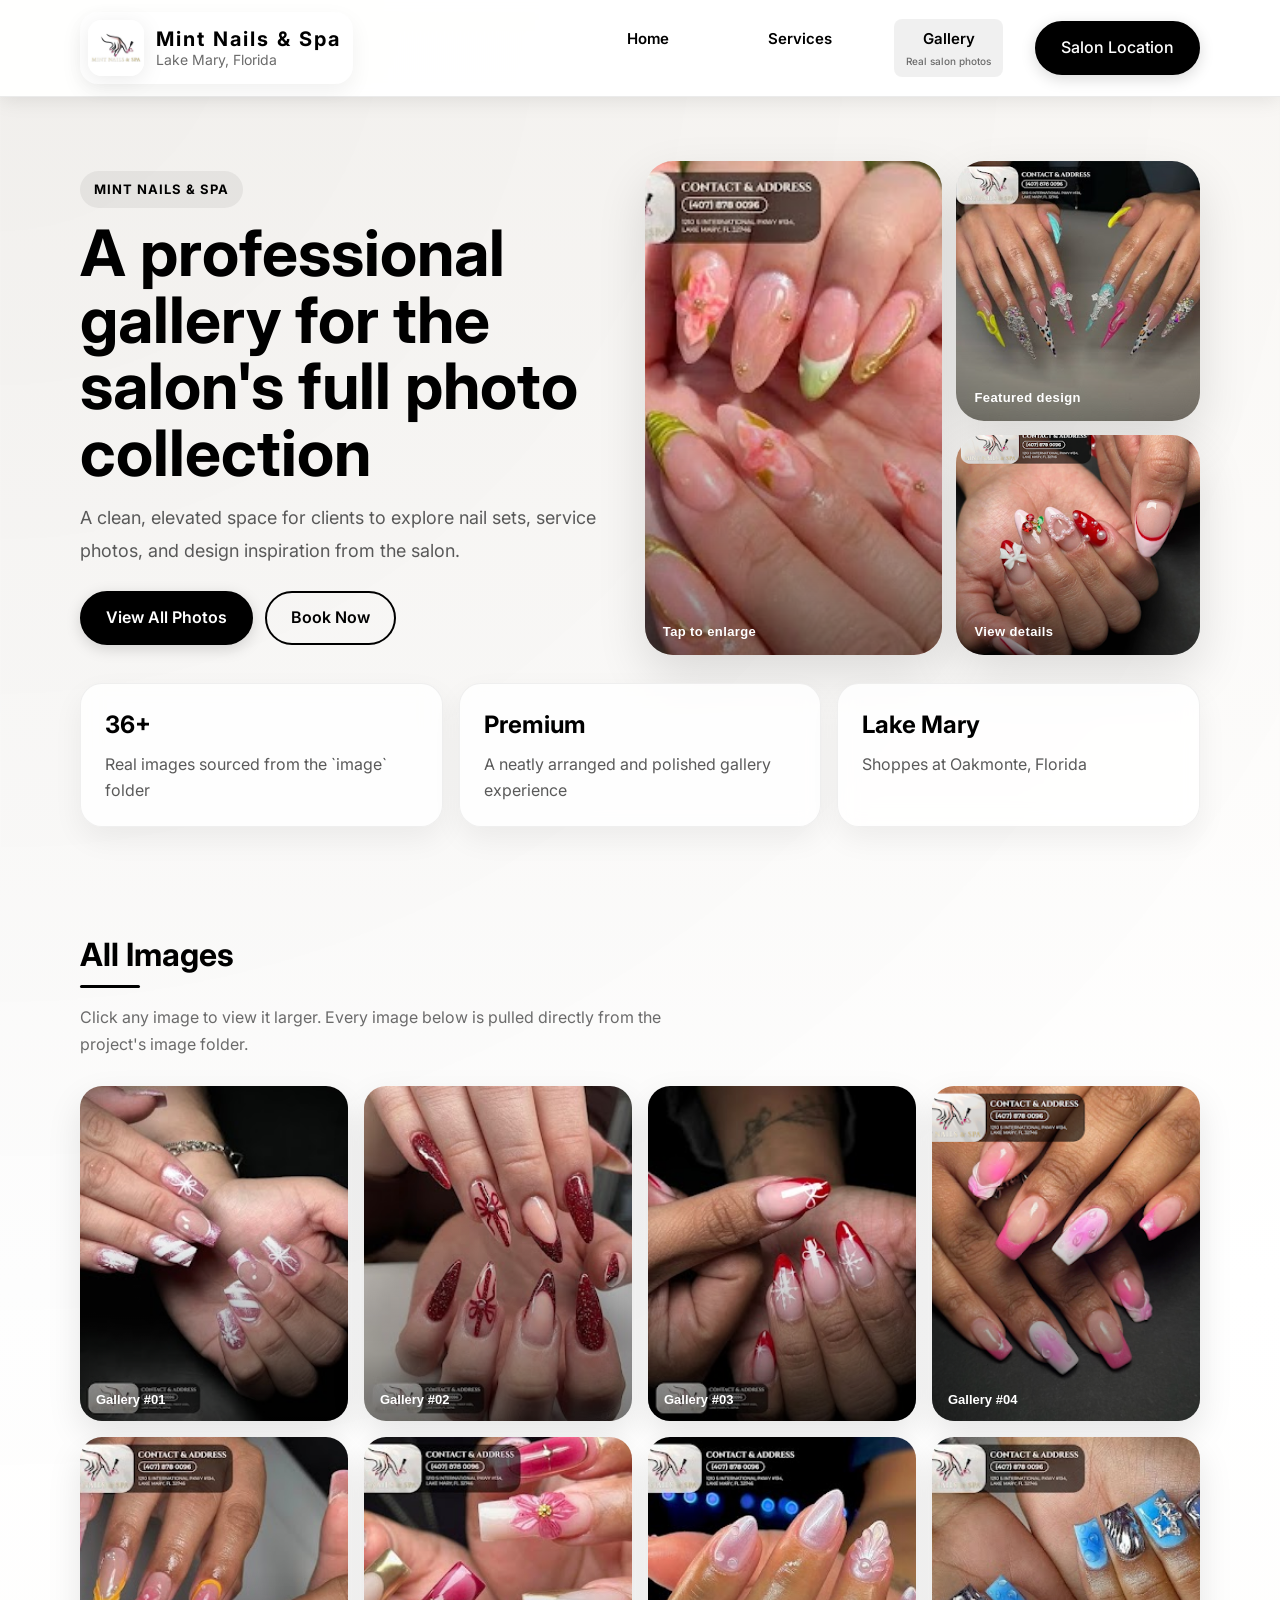
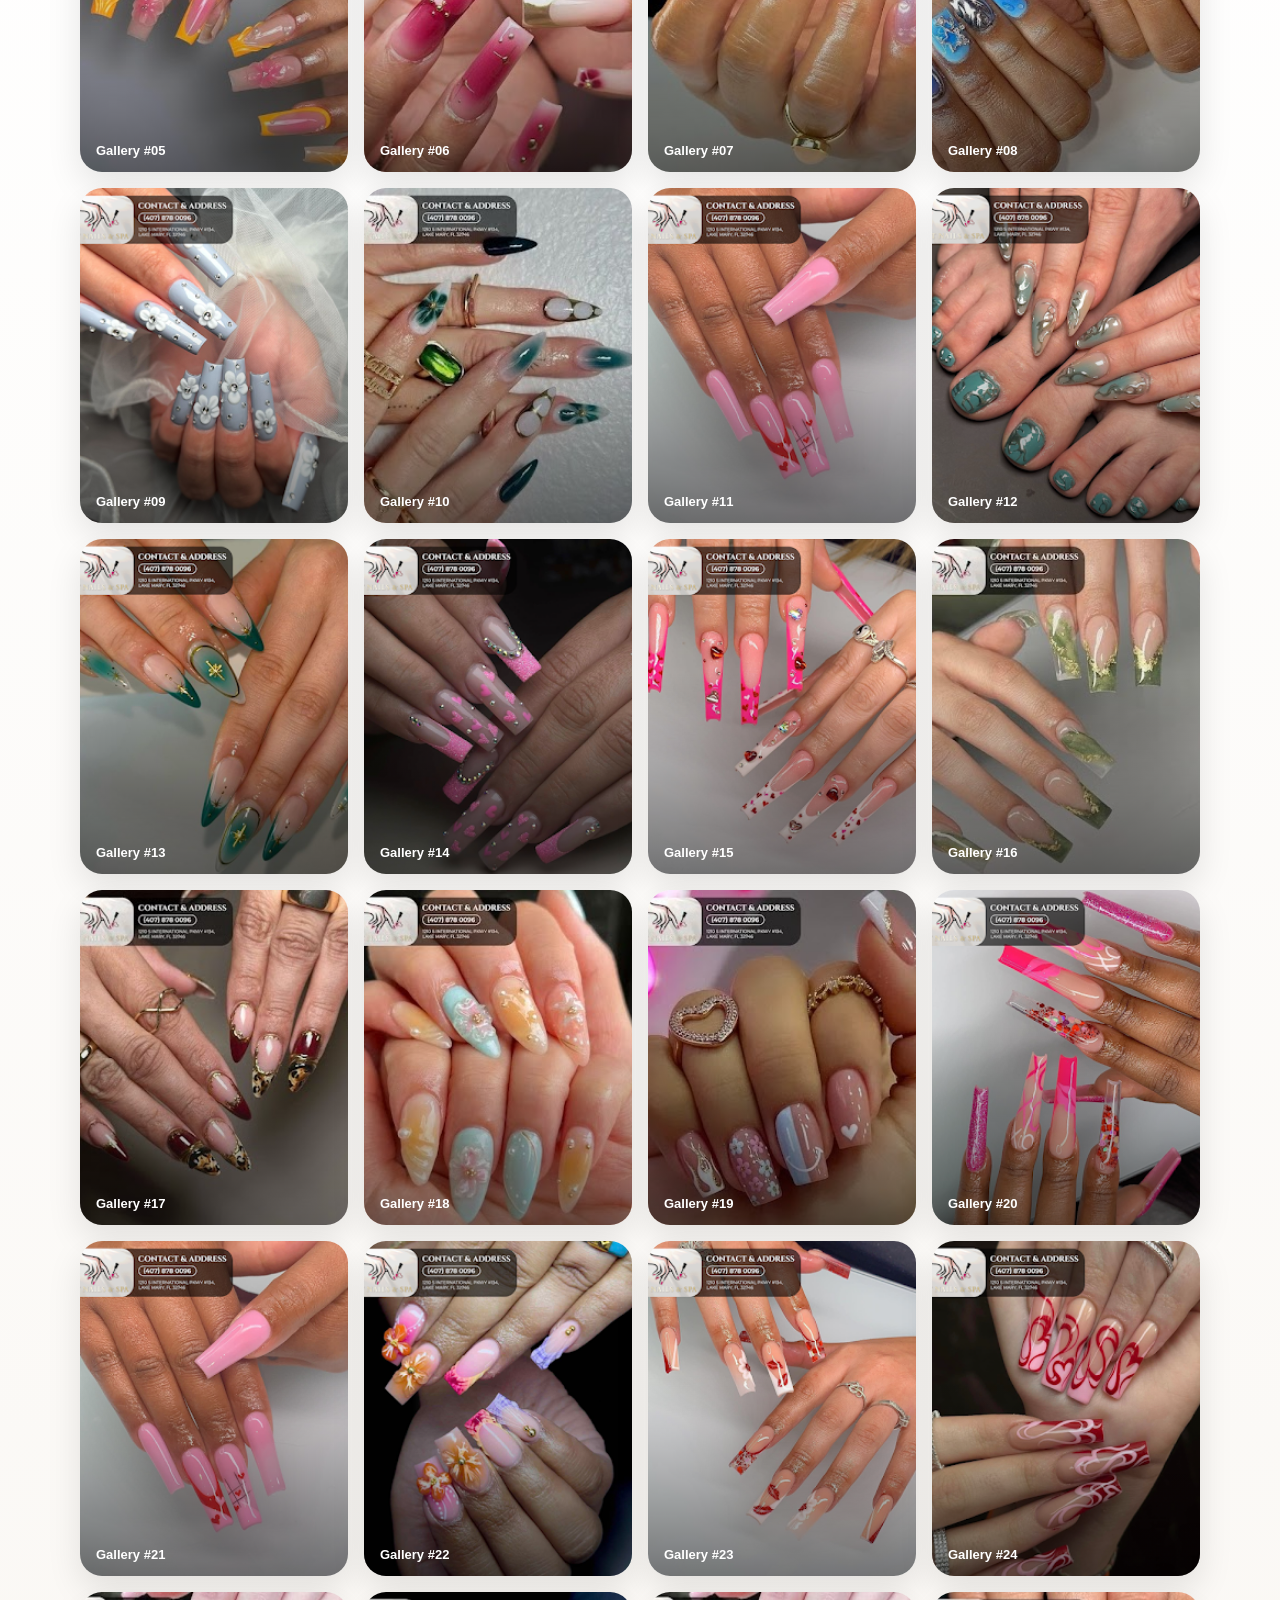
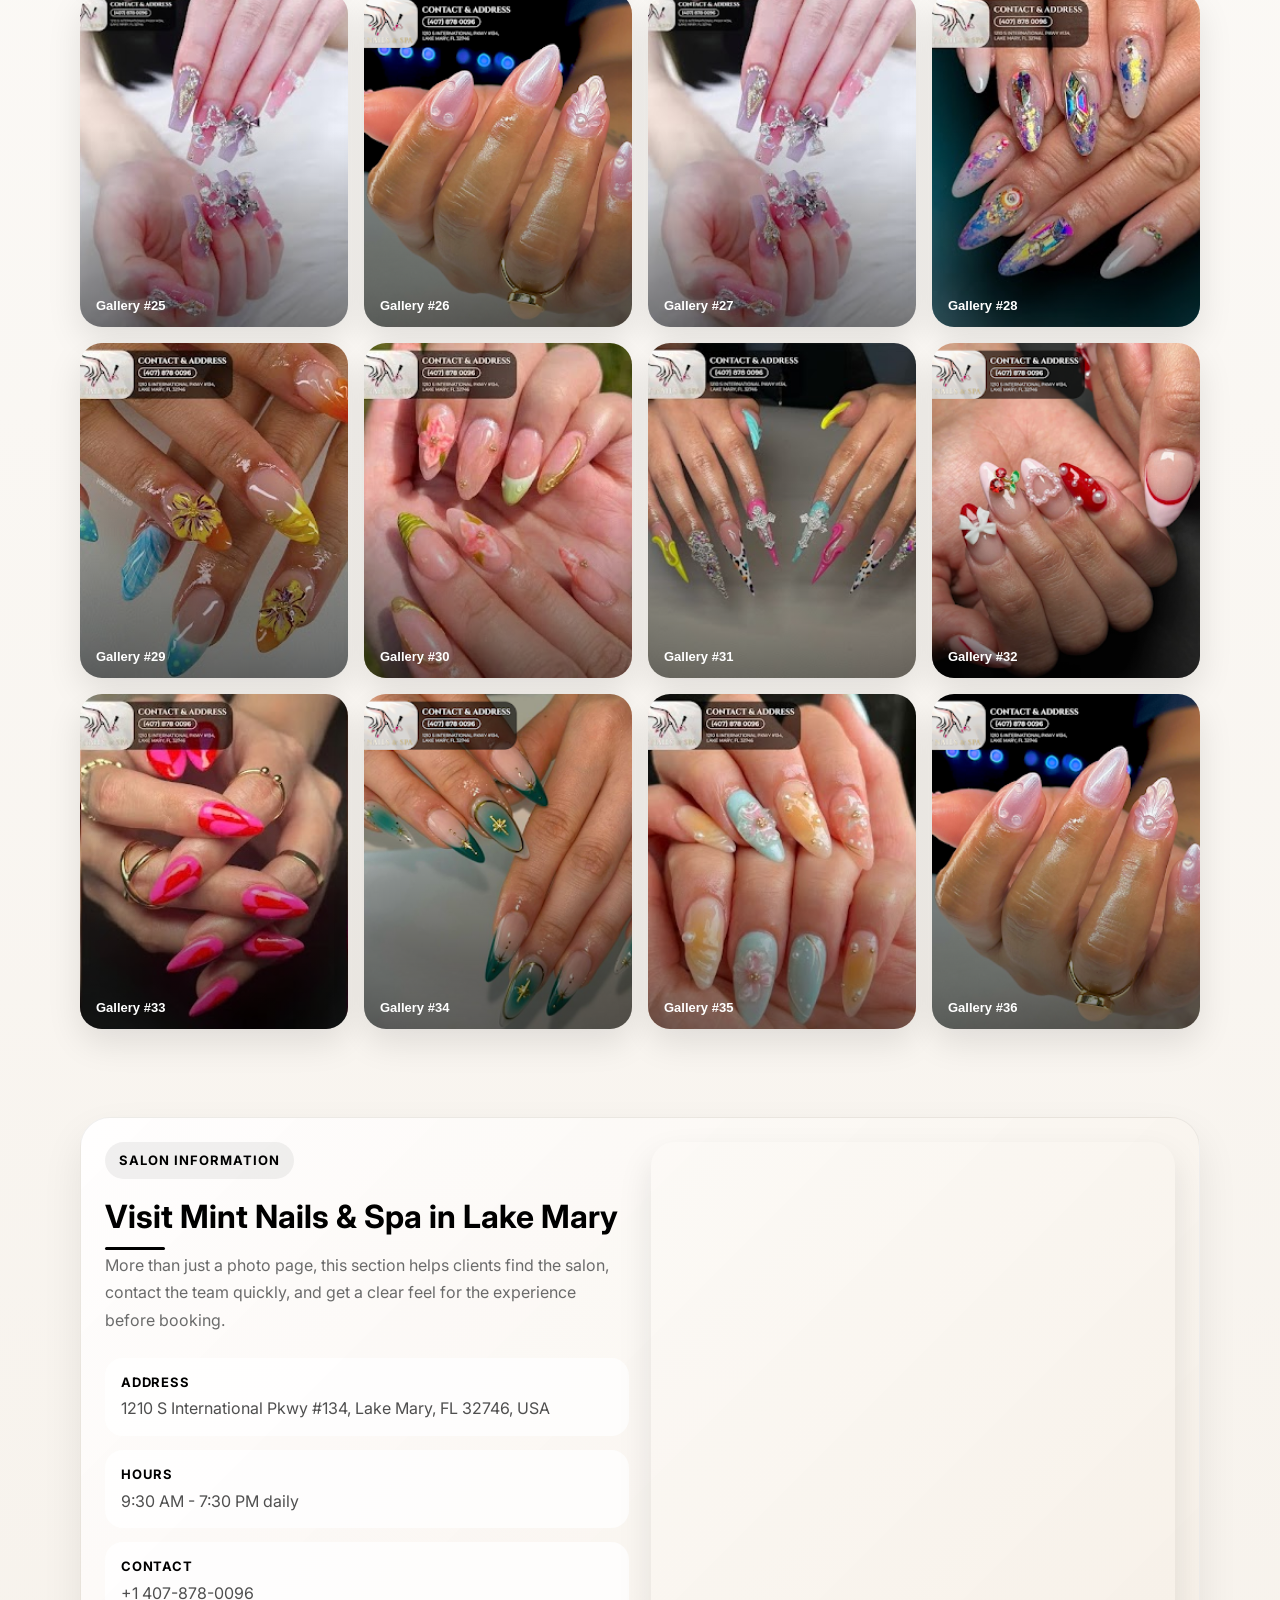
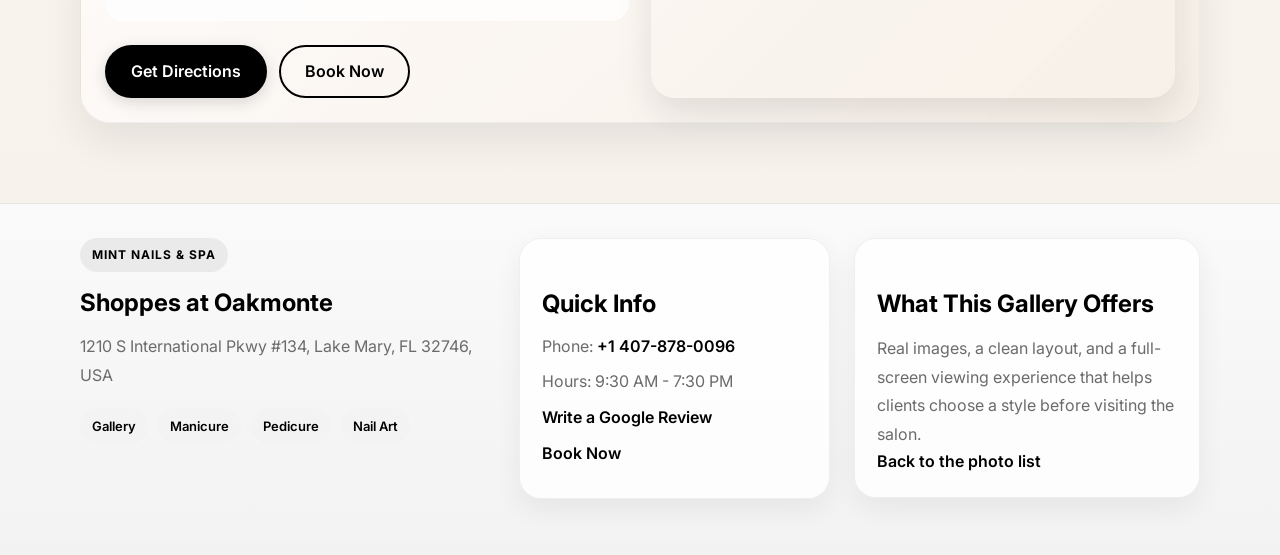
==== commit c37e4deb: "Update gallery.html" ====
--- a/gallery.html
+++ b/gallery.html
@@ -161,7 +161,7 @@
         <div class="footer-card">
           <h3>Quick Info</h3>
           <ul class="footer-list">
-            <li>So dien thoai: <a href="tel:+14078780096">+1 407-878-0096</a></li>
+            <li>Phone: <a href="tel:+14078780096">+1 407-878-0096</a></li>
             <li>Hours: 9:30 AM - 7:30 PM</li>
             <li><a href="https://search.google.com/local/writereview?placeid=ChIJ_ysF43Vz54gRpvKacZie3-s" target="_blank" rel="noreferrer">Write a Google Review</a></li>
             <li><a href="index.html#booking">Book Now</a></li>
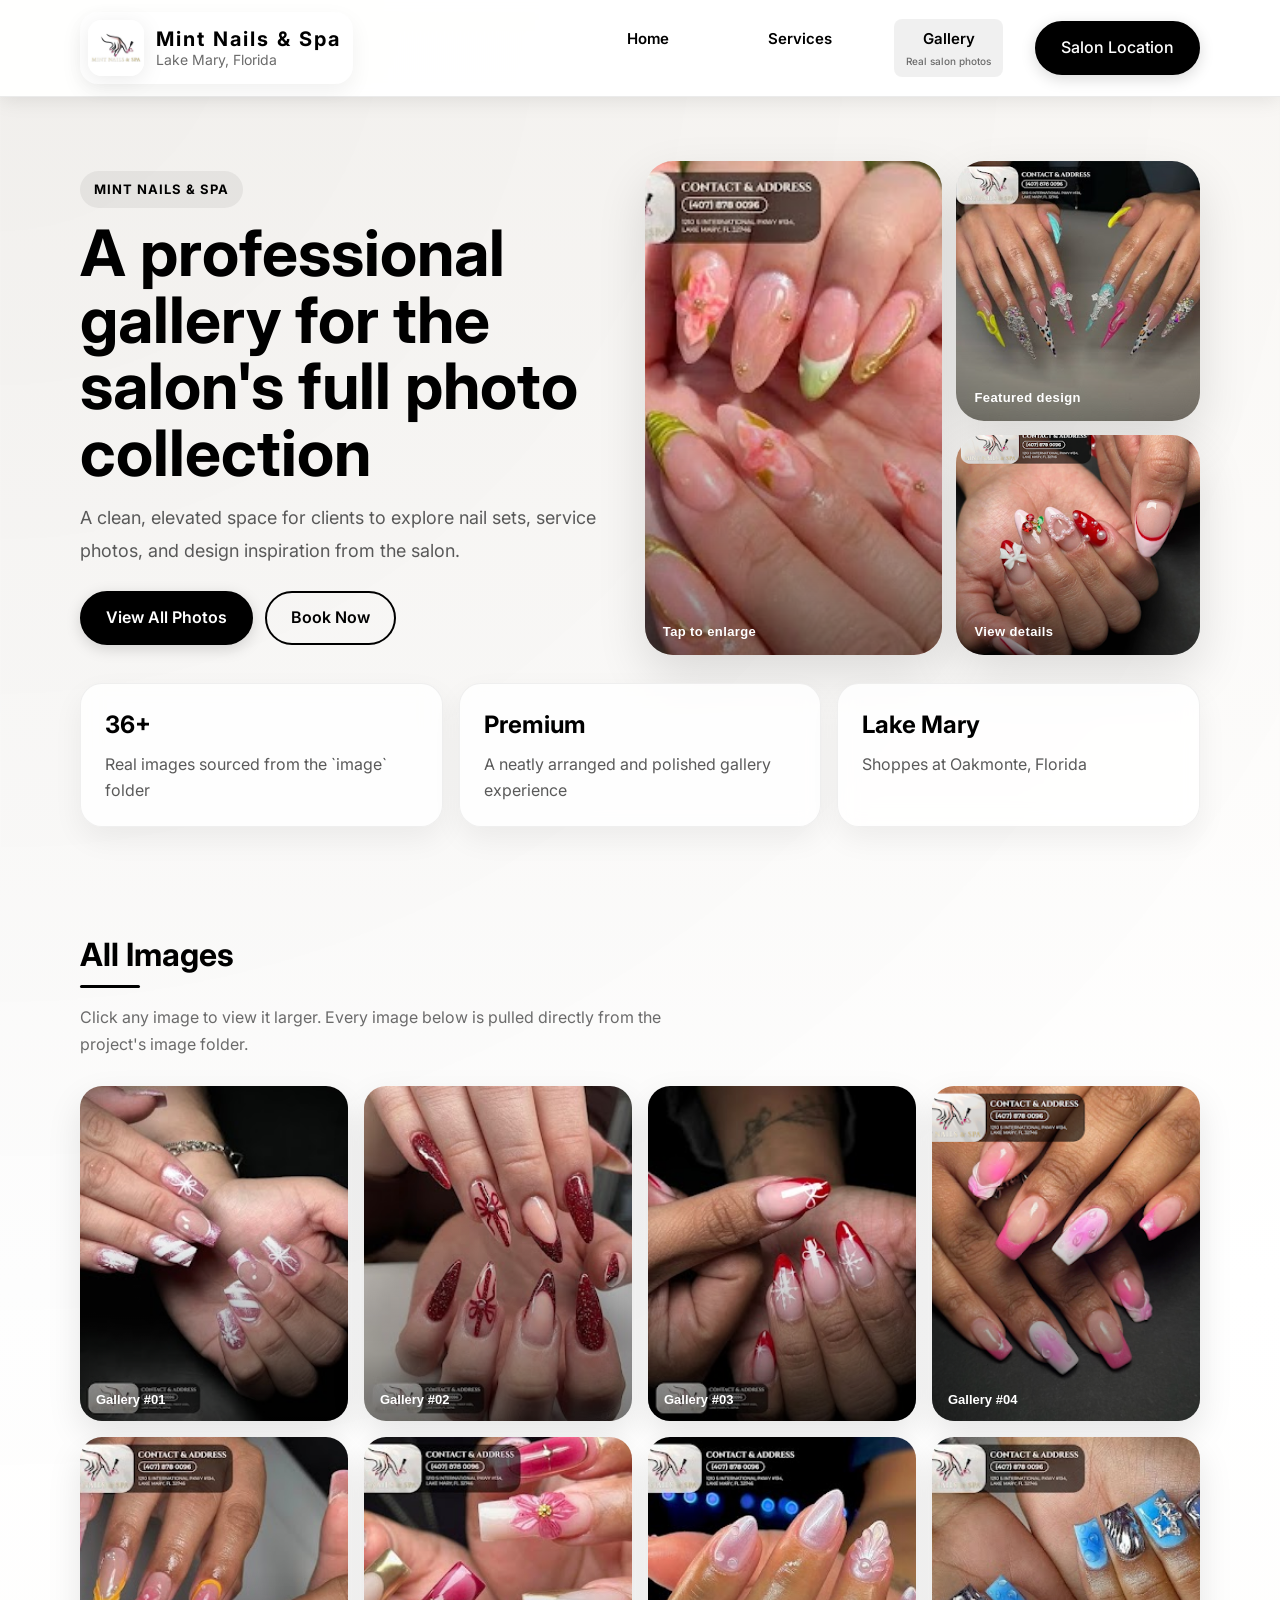
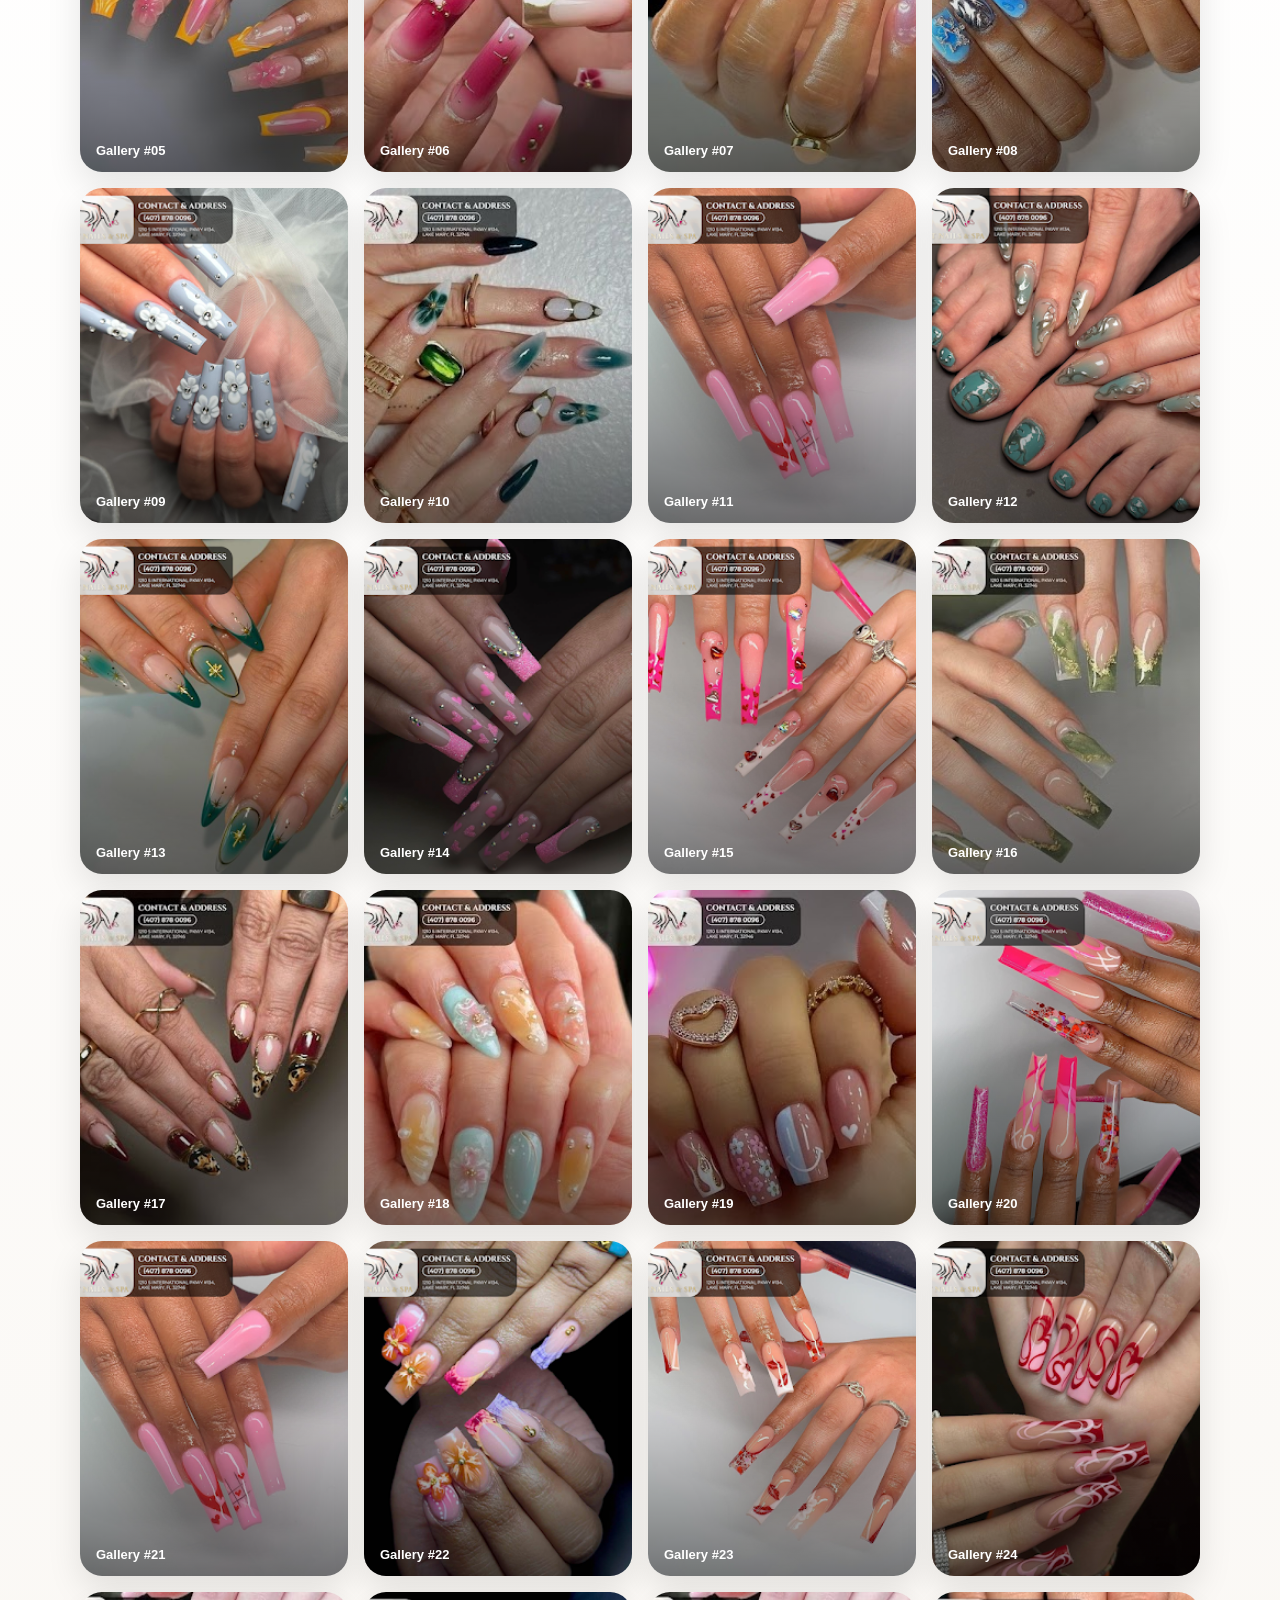
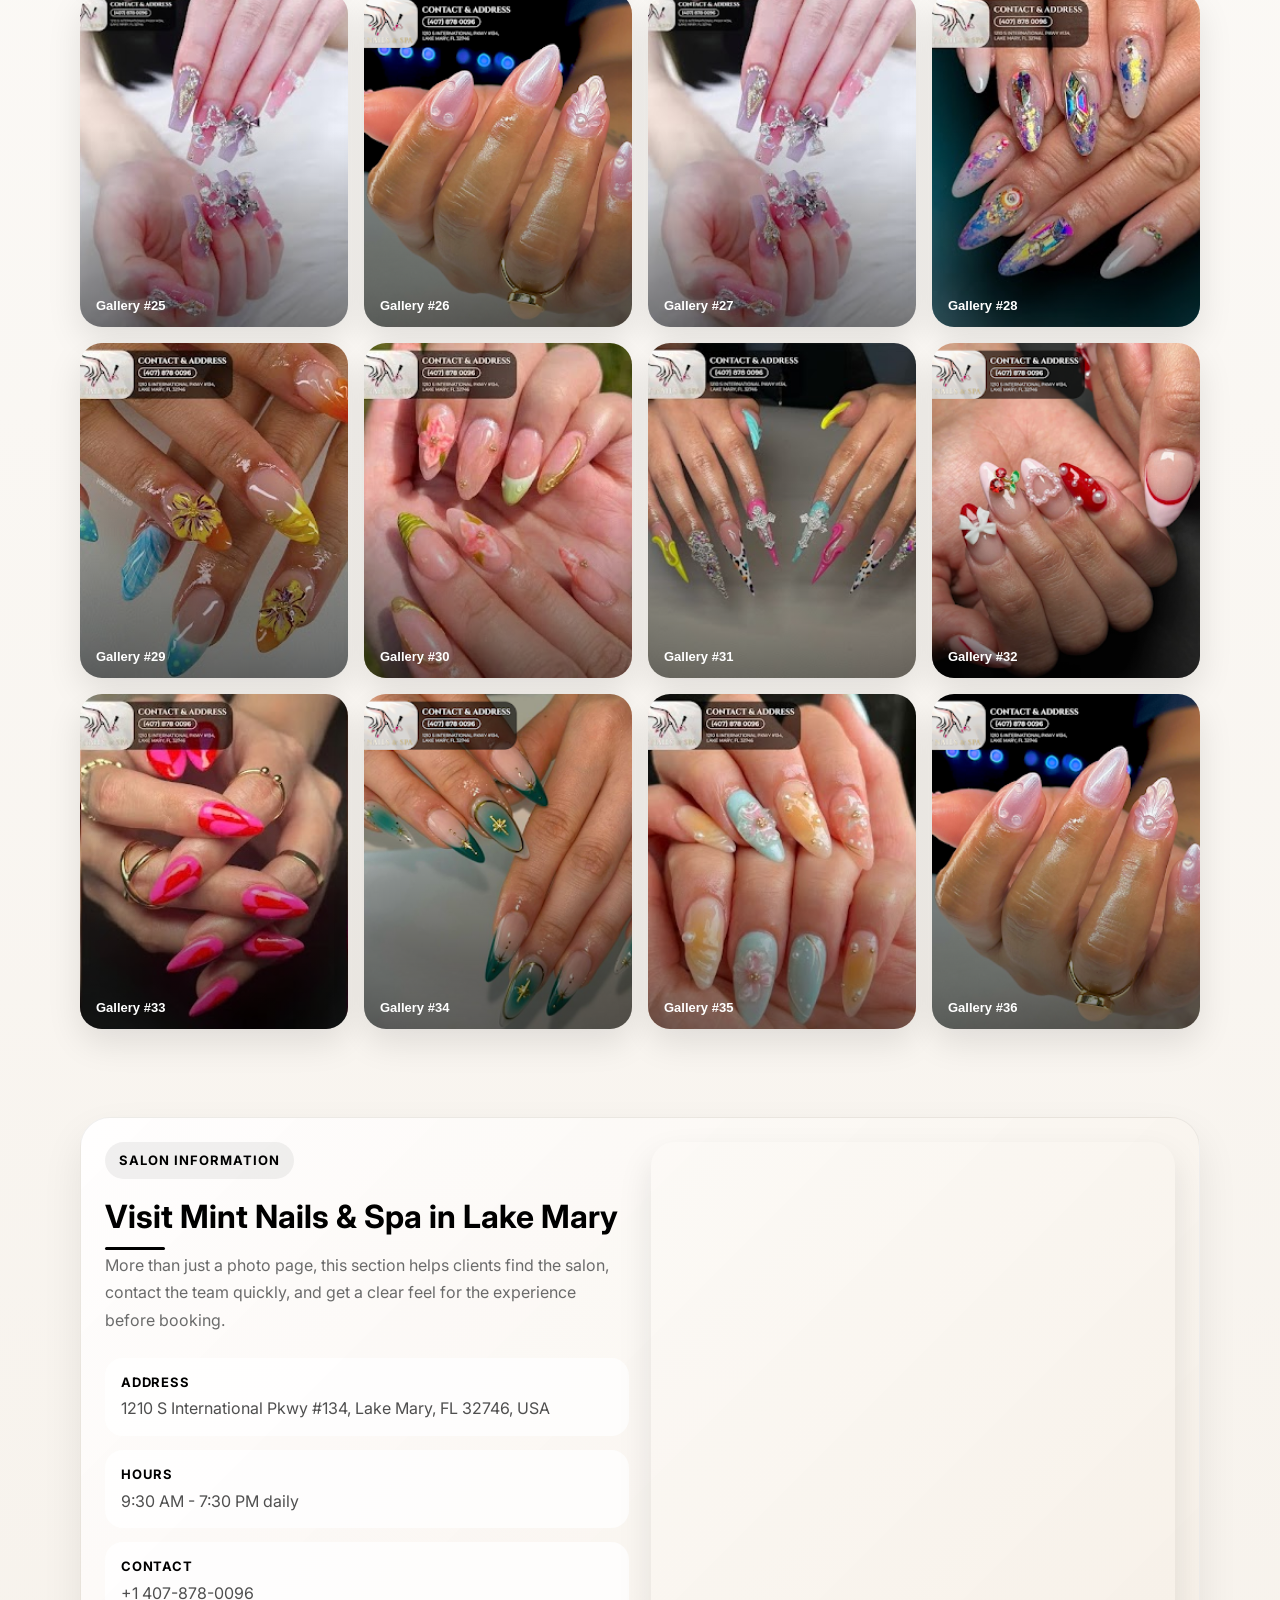
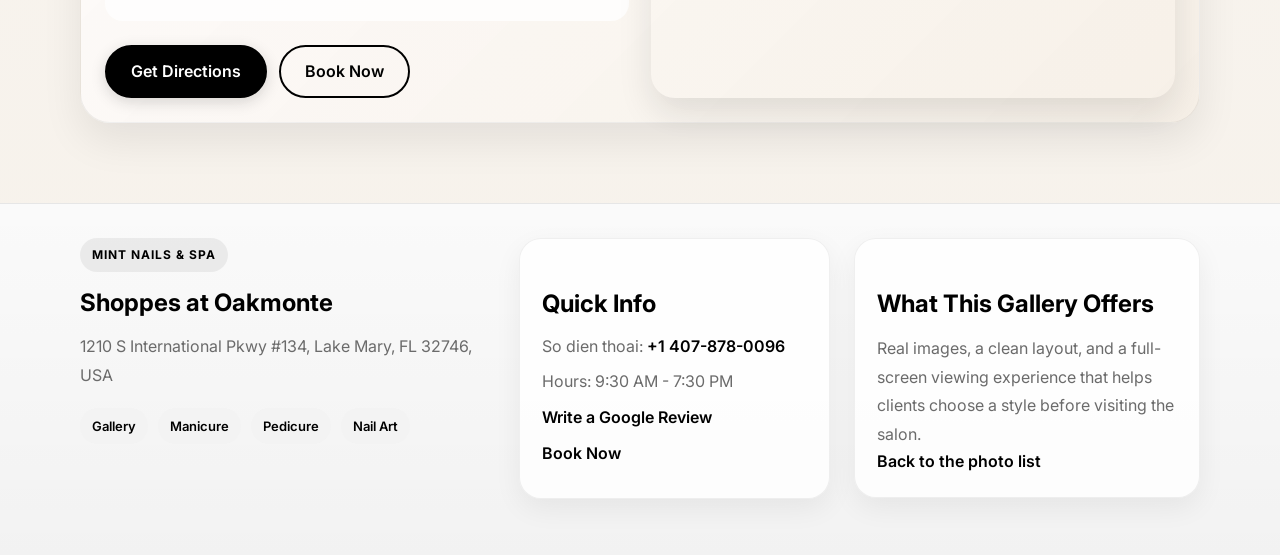
==== commit 35125b41: "Add files via upload" ====
--- a/gallery.html
+++ b/gallery.html
@@ -54,7 +54,7 @@
             <p>A clean, elevated space for clients to explore nail sets, service photos, and design inspiration from the salon.</p>
             <div class="gallery-actions">
               <a href="#galleryGrid" class="btn btn-primary">View All Photos</a>
-              <a href="index.html#booking" class="btn btn-outline">Book Now</a>
+              <a href="https://abcapp.us/?appid=vdN7jEA" class="btn btn-outline" target="_blank" rel="noreferrer">Book Now</a>
             </div>
           </div>
           <div class="gallery-highlight">
@@ -117,7 +117,7 @@
               </div>
               <div class="gallery-actions">
                 <a href="https://www.google.com/maps/search/?api=1&amp;query=1210+S+International+Pkwy+%23134,+Lake+Mary,+FL+32746" class="btn btn-primary" target="_blank" rel="noreferrer">Get Directions</a>
-                <a href="index.html#booking" class="btn btn-outline">Book Now</a>
+                <a href="https://abcapp.us/?appid=vdN7jEA" class="btn btn-outline" target="_blank" rel="noreferrer">Book Now</a>
               </div>
             </div>
             <div class="gallery-location-map">
@@ -161,10 +161,10 @@
         <div class="footer-card">
           <h3>Quick Info</h3>
           <ul class="footer-list">
-            <li>Phone: <a href="tel:+14078780096">+1 407-878-0096</a></li>
+            <li>So dien thoai: <a href="tel:+14078780096">+1 407-878-0096</a></li>
             <li>Hours: 9:30 AM - 7:30 PM</li>
             <li><a href="https://search.google.com/local/writereview?placeid=ChIJ_ysF43Vz54gRpvKacZie3-s" target="_blank" rel="noreferrer">Write a Google Review</a></li>
-            <li><a href="index.html#booking">Book Now</a></li>
+            <li><a href="https://abcapp.us/?appid=vdN7jEA" target="_blank" rel="noreferrer">Book Now</a></li>
           </ul>
         </div>
 
